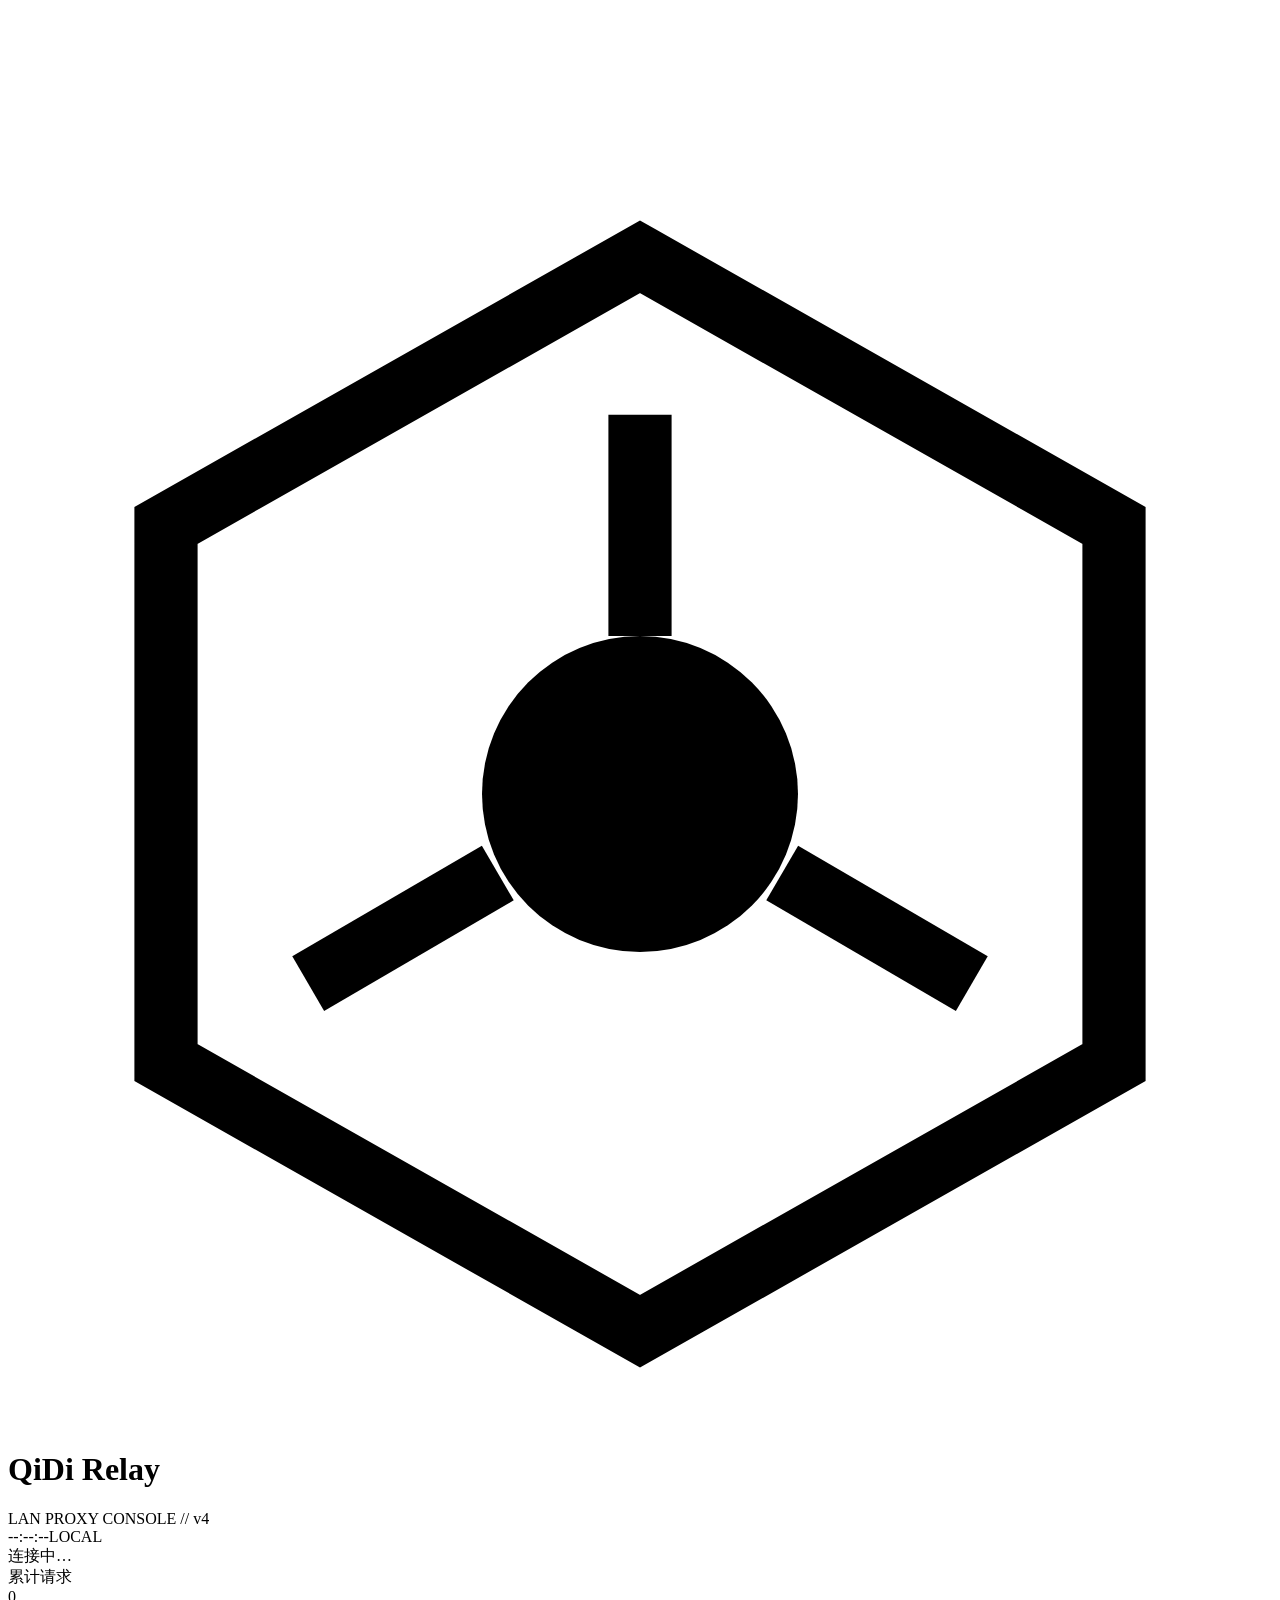
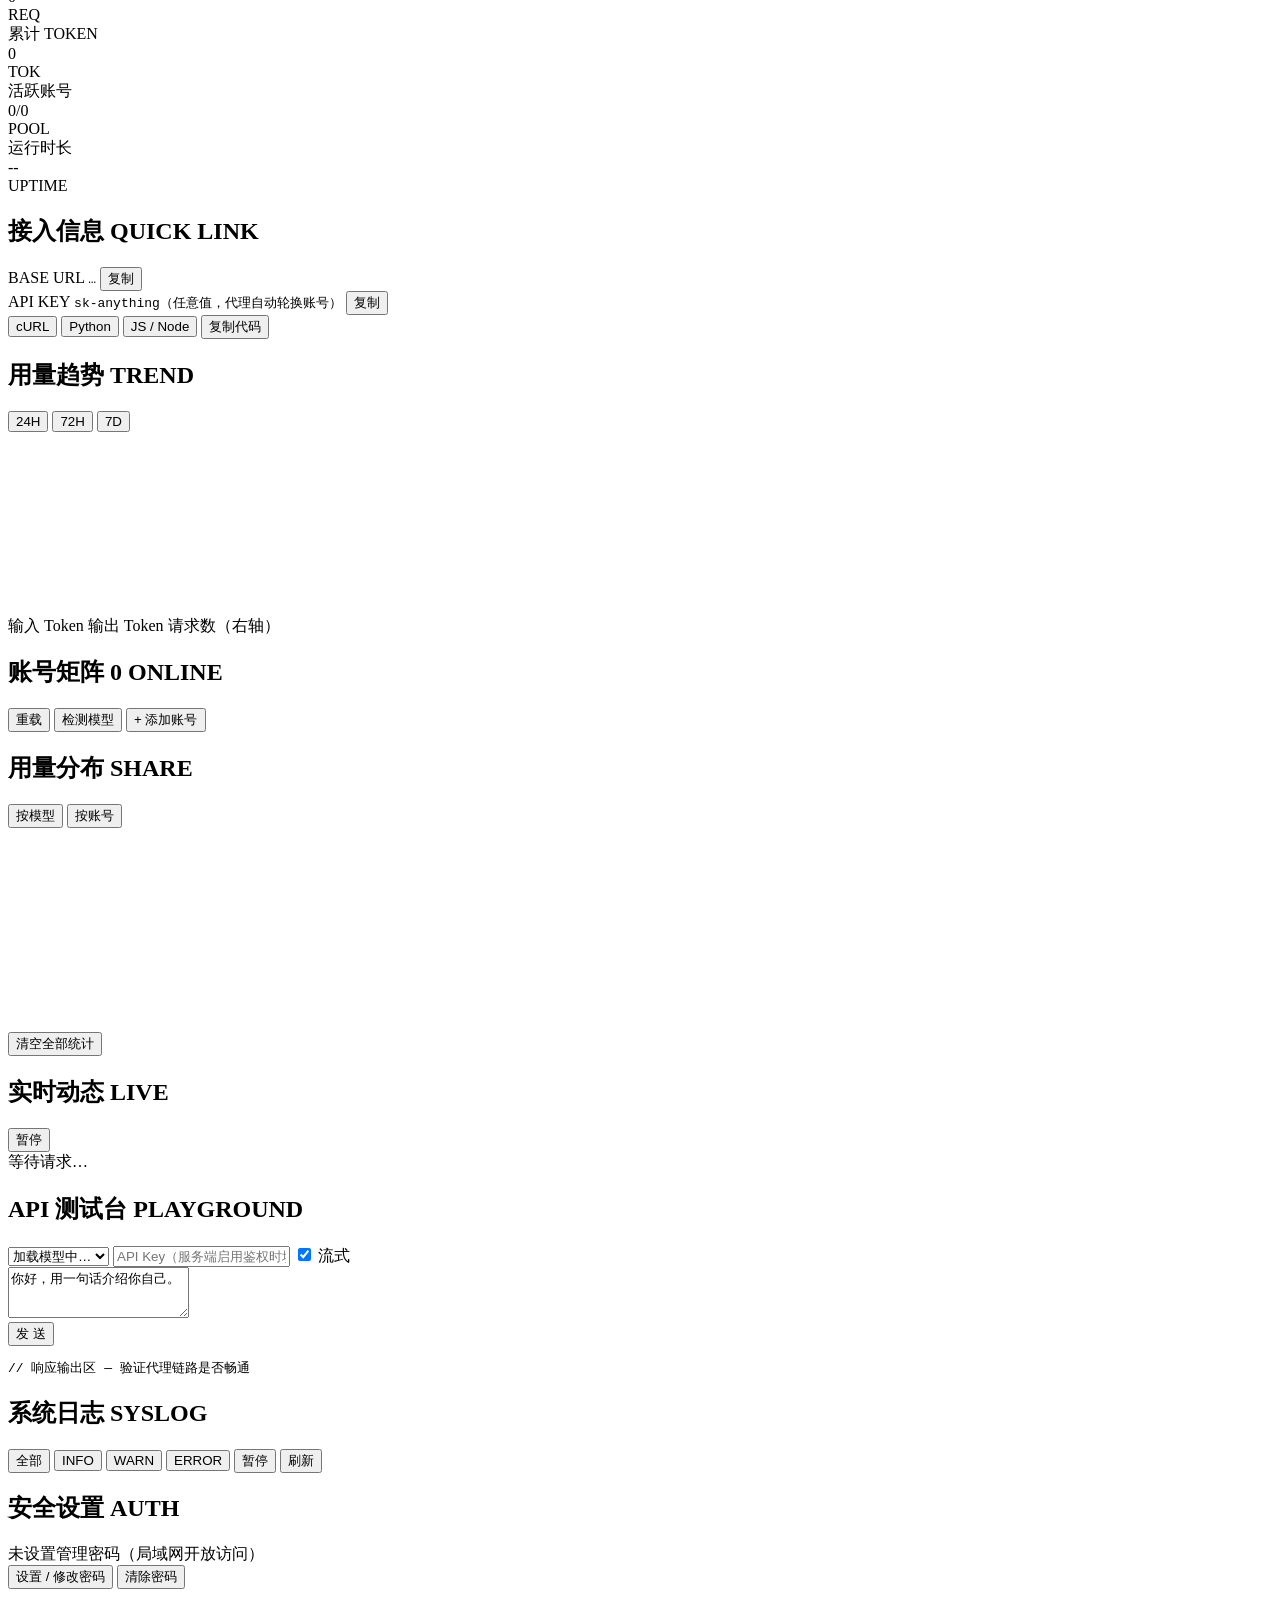
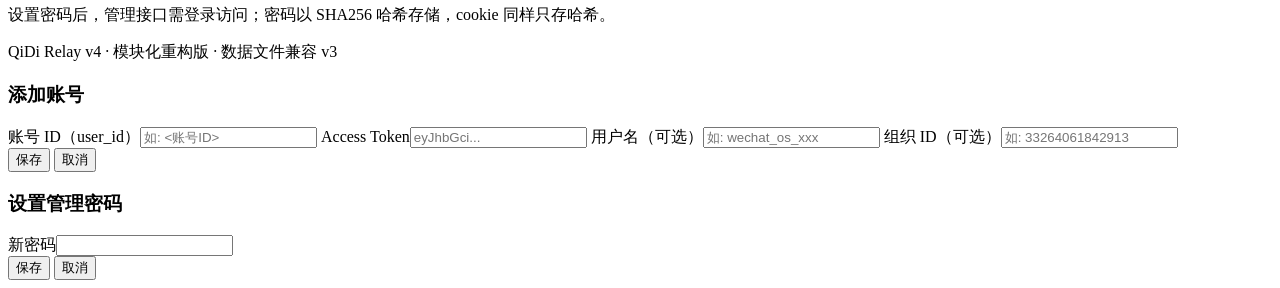
==== web/index.html @ 0bada645 "baseline: QiDi Relay v4 snapshot 2026-10-03 (pre stage-0)" ====
﻿<!DOCTYPE html>
<html lang="zh">
<head>
<meta charset="UTF-8">
<meta name="viewport" content="width=device-width, initial-scale=1.0">
<title>QiDi Relay · 局域网中转控制台</title>
<link rel="stylesheet" href="/static/app.css?v=45">
</head>
<body>
<canvas id="bg-canvas"></canvas>
<div class="scanlines"></div>

<!-- ═══ 顶栏 ═══ -->
<header class="topbar">
  <div class="brand">
    <svg class="logo" viewBox="0 0 40 40" aria-hidden="true">
      <polygon points="20,3 35,11.5 35,28.5 20,37 5,28.5 5,11.5" fill="none" stroke="currentColor" stroke-width="2"/>
      <circle cx="20" cy="20" r="5" fill="currentColor"/>
      <line x1="20" y1="8" x2="20" y2="15" stroke="currentColor" stroke-width="2"/>
      <line x1="30.5" y1="26" x2="24.5" y2="22.5" stroke="currentColor" stroke-width="2"/>
      <line x1="9.5" y1="26" x2="15.5" y2="22.5" stroke="currentColor" stroke-width="2"/>
    </svg>
    <div class="brand-text">
      <h1>QiDi&nbsp;Relay</h1>
      <span class="sub">LAN PROXY CONSOLE // v<span id="ver">4</span></span>
    </div>
  </div>
  <div class="topbar-right">
    <div class="clock"><span id="clock">--:--:--</span><span class="clock-label">LOCAL</span></div>
    <div class="status-pill" id="status-pill">
      <span class="led" id="status-led"></span><span id="status-text">连接中…</span>
    </div>
    <button class="btn ghost" id="logoutBtn" style="display:none" onclick="logout()">退出</button>
  </div>
</header>

<!-- ═══ KPI 指标带 ═══ -->
<section class="kpi-strip">
  <div class="kpi"><div class="kpi-label">累计请求</div><div class="kpi-val" id="kpi-requests">0</div><div class="kpi-spark" id="kpi-req-sub">REQ</div></div>
  <div class="kpi"><div class="kpi-label">累计 TOKEN</div><div class="kpi-val cyan" id="kpi-tokens">0</div><div class="kpi-spark" id="kpi-tok-sub">TOK</div></div>
  <div class="kpi"><div class="kpi-label">活跃账号</div><div class="kpi-val green" id="kpi-accounts">0/0</div><div class="kpi-spark" id="kpi-acc-sub">POOL</div></div>
  <div class="kpi"><div class="kpi-label">运行时长</div><div class="kpi-val magenta" id="kpi-uptime">--</div><div class="kpi-spark">UPTIME</div></div>
</section>

<!-- ═══ 主网格 ═══ -->
<main class="grid">

  <!-- 接入信息 -->
  <section class="panel" id="panel-connect">
    <div class="panel-head">
      <h2>接入信息 <span class="tag">QUICK LINK</span></h2>
    </div>
    <div class="panel-body">
      <div class="endpoint-row">
        <span class="ep-label">BASE&nbsp;URL</span>
        <code class="ep-val" id="endpoint-url">…</code>
        <button class="btn tiny" onclick="copyText(document.getElementById('endpoint-url').textContent, this)">复制</button>
      </div>
      <div class="endpoint-row">
        <span class="ep-label">API&nbsp;KEY</span>
        <code class="ep-val">sk-anything（任意值，代理自动轮换账号）</code>
        <button class="btn tiny" onclick="copyText('sk-anything', this)">复制</button>
      </div>
      <div class="snippet-tabs">
        <button class="stab active" data-snippet="curl">cURL</button>
        <button class="stab" data-snippet="python">Python</button>
        <button class="stab" data-snippet="js">JS / Node</button>
        <button class="btn tiny copy-snippet" onclick="copySnippet(this)">复制代码</button>
      </div>
      <pre class="snippet" id="snippet-box"></pre>
    </div>
  </section>

  <!-- 用量趋势 -->
  <section class="panel wide" id="panel-trend">
    <div class="panel-head">
      <h2>用量趋势 <span class="tag">TREND</span></h2>
      <div class="head-actions">
        <button class="stab active" data-hours="24">24H</button>
        <button class="stab" data-hours="72">72H</button>
        <button class="stab" data-hours="168">7D</button>
      </div>
    </div>
    <div class="panel-body">
      <canvas id="trend-canvas" height="180"></canvas>
      <div class="legend">
        <span><i class="dot cyan"></i>输入 Token</span>
        <span><i class="dot magenta"></i>输出 Token</span>
        <span><i class="dot green"></i>请求数（右轴）</span>
      </div>
    </div>
  </section>

  <!-- 账号矩阵 -->
  <section class="panel wide" id="panel-accounts">
    <div class="panel-head">
      <h2>账号矩阵 <span class="tag" id="account-count-tag">0 ONLINE</span></h2>
      <div class="head-actions">
        <button class="btn tiny" onclick="refreshAccounts()" title="重新加载 accounts.json 并清空 Key 缓存">重载</button>
        <button class="btn tiny" onclick="checkModels()" title="检查各账号 GLM-5.3 可用性">检测模型</button>
        <button class="btn tiny primary" onclick="openModal('addModal')">+ 添加账号</button>
      </div>
    </div>
    <div class="panel-body">
      <div class="account-grid" id="account-grid"></div>
    </div>
  </section>

  <!-- 用量分布 -->
  <section class="panel" id="panel-dist">
    <div class="panel-head">
      <h2>用量分布 <span class="tag">SHARE</span></h2>
      <div class="head-actions">
        <button class="stab active" data-dist="model">按模型</button>
        <button class="stab" data-dist="account">按账号</button>
      </div>
    </div>
    <div class="panel-body">
      <canvas id="dist-canvas" height="200"></canvas>
      <div class="dist-list" id="dist-list"></div>
      <div class="danger-zone">
        <button class="btn tiny danger" onclick="resetTokenStats()">清空全部统计</button>
      </div>
    </div>
  </section>

  <!-- 实时动态 -->
  <section class="panel" id="panel-activity">
    <div class="panel-head">
      <h2>实时动态 <span class="tag blink">LIVE</span></h2>
      <div class="head-actions">
        <button class="btn tiny" id="activity-pause" onclick="toggleActivityPause(this)">暂停</button>
      </div>
    </div>
    <div class="panel-body">
      <div class="feed" id="activity-feed"><div class="feed-empty">等待请求…</div></div>
    </div>
  </section>

  <!-- API 测试台 -->
  <section class="panel" id="panel-playground">
    <div class="panel-head">
      <h2>API 测试台 <span class="tag">PLAYGROUND</span></h2>
    </div>
    <div class="panel-body">
      <div class="pg-row">
        <select id="pg-model" class="input"><option value="">加载模型中…</option></select>
        <input id="pg-apikey" class="input" type="password" placeholder="API Key（服务端启用鉴权时填写）" style="max-width:260px">
        <label class="pg-stream"><input type="checkbox" id="pg-stream" checked> 流式</label>
      </div>
      <textarea id="pg-input" class="input" rows="3" placeholder="输入测试消息，回车发送（Shift+Enter 换行）">你好，用一句话介绍你自己。</textarea>
      <div class="pg-row">
        <button class="btn primary" id="pg-send" onclick="pgSend()">发 送</button>
        <span class="pg-meta" id="pg-meta"></span>
      </div>
      <pre class="pg-output" id="pg-output">// 响应输出区 — 验证代理链路是否畅通</pre>
    </div>
  </section>

  <!-- 日志终端 -->
  <section class="panel wide" id="panel-logs">
    <div class="panel-head">
      <h2>系统日志 <span class="tag">SYSLOG</span></h2>
      <div class="head-actions">
        <button class="stab active" data-logfilter="all">全部</button>
        <button class="stab" data-logfilter="INFO">INFO</button>
        <button class="stab" data-logfilter="WARNING">WARN</button>
        <button class="stab" data-logfilter="ERROR">ERROR</button>
        <button class="btn tiny" id="log-pause" onclick="toggleLogPause(this)">暂停</button>
        <button class="btn tiny" onclick="loadLogs(true)">刷新</button>
      </div>
    </div>
    <div class="panel-body">
      <div class="terminal" id="log-terminal"></div>
    </div>
  </section>

  <!-- 设置 -->
  <section class="panel" id="panel-settings">
    <div class="panel-head">
      <h2>安全设置 <span class="tag">AUTH</span></h2>
    </div>
    <div class="panel-body">
      <div class="settings-row">
        <span id="auth-state">未设置管理密码（局域网开放访问）</span>
      </div>
      <div class="settings-row btns">
        <button class="btn tiny primary" onclick="openModal('configModal')">设置 / 修改密码</button>
        <button class="btn tiny danger" onclick="clearPassword()">清除密码</button>
      </div>
      <p class="hint">设置密码后，管理接口需登录访问；密码以 SHA256 哈希存储，cookie 同样只存哈希。</p>
    </div>
  </section>

</main>

<footer class="foot">QiDi Relay v4 · 模块化重构版 · 数据文件兼容 v3</footer>

<!-- ═══ 登录闸门 ═══ -->
<div class="gate" id="login-gate" style="display:none">
  <div class="gate-box">
    <div class="gate-title">ACCESS&nbsp;CONTROL</div>
    <div class="gate-sub">请输入管理密码以解锁控制台</div>
    <input type="password" id="login-pwd" class="input" placeholder="PASSWORD" autocomplete="current-password">
    <button class="btn primary full" onclick="doLogin()">解 锁</button>
    <div class="gate-err" id="login-err"></div>
  </div>
</div>

<!-- ═══ 添加账号弹窗 ═══ -->
<div class="modal" id="addModal">
  <div class="modal-box">
    <h3>添加账号</h3>
    <label>账号 ID（user_id）</label><input class="input" id="addUserId" placeholder="如: <账号ID>">
    <label>Access Token</label><input class="input" id="addToken" placeholder="eyJhbGci...">
    <label>用户名（可选）</label><input class="input" id="addUsername" placeholder="如: wechat_os_xxx">
    <label>组织 ID（可选）</label><input class="input" id="addOrgId" placeholder="如: 33264061842913">
    <div class="modal-btns">
      <button class="btn primary" onclick="addAccount()">保存</button>
      <button class="btn ghost" onclick="closeModal('addModal')">取消</button>
    </div>
  </div>
</div>

<!-- ═══ 密码弹窗 ═══ -->
<div class="modal" id="configModal">
  <div class="modal-box">
    <h3>设置管理密码</h3>
    <label>新密码</label><input class="input" id="newPwd" type="password" autocomplete="new-password">
    <div class="modal-btns">
      <button class="btn primary" onclick="saveConfig()">保存</button>
      <button class="btn ghost" onclick="closeModal('configModal')">取消</button>
    </div>
  </div>
</div>

<div class="toast-zone" id="toast-zone"></div>

<script src="/static/app.js?v=45"></script>
</body>
</html>
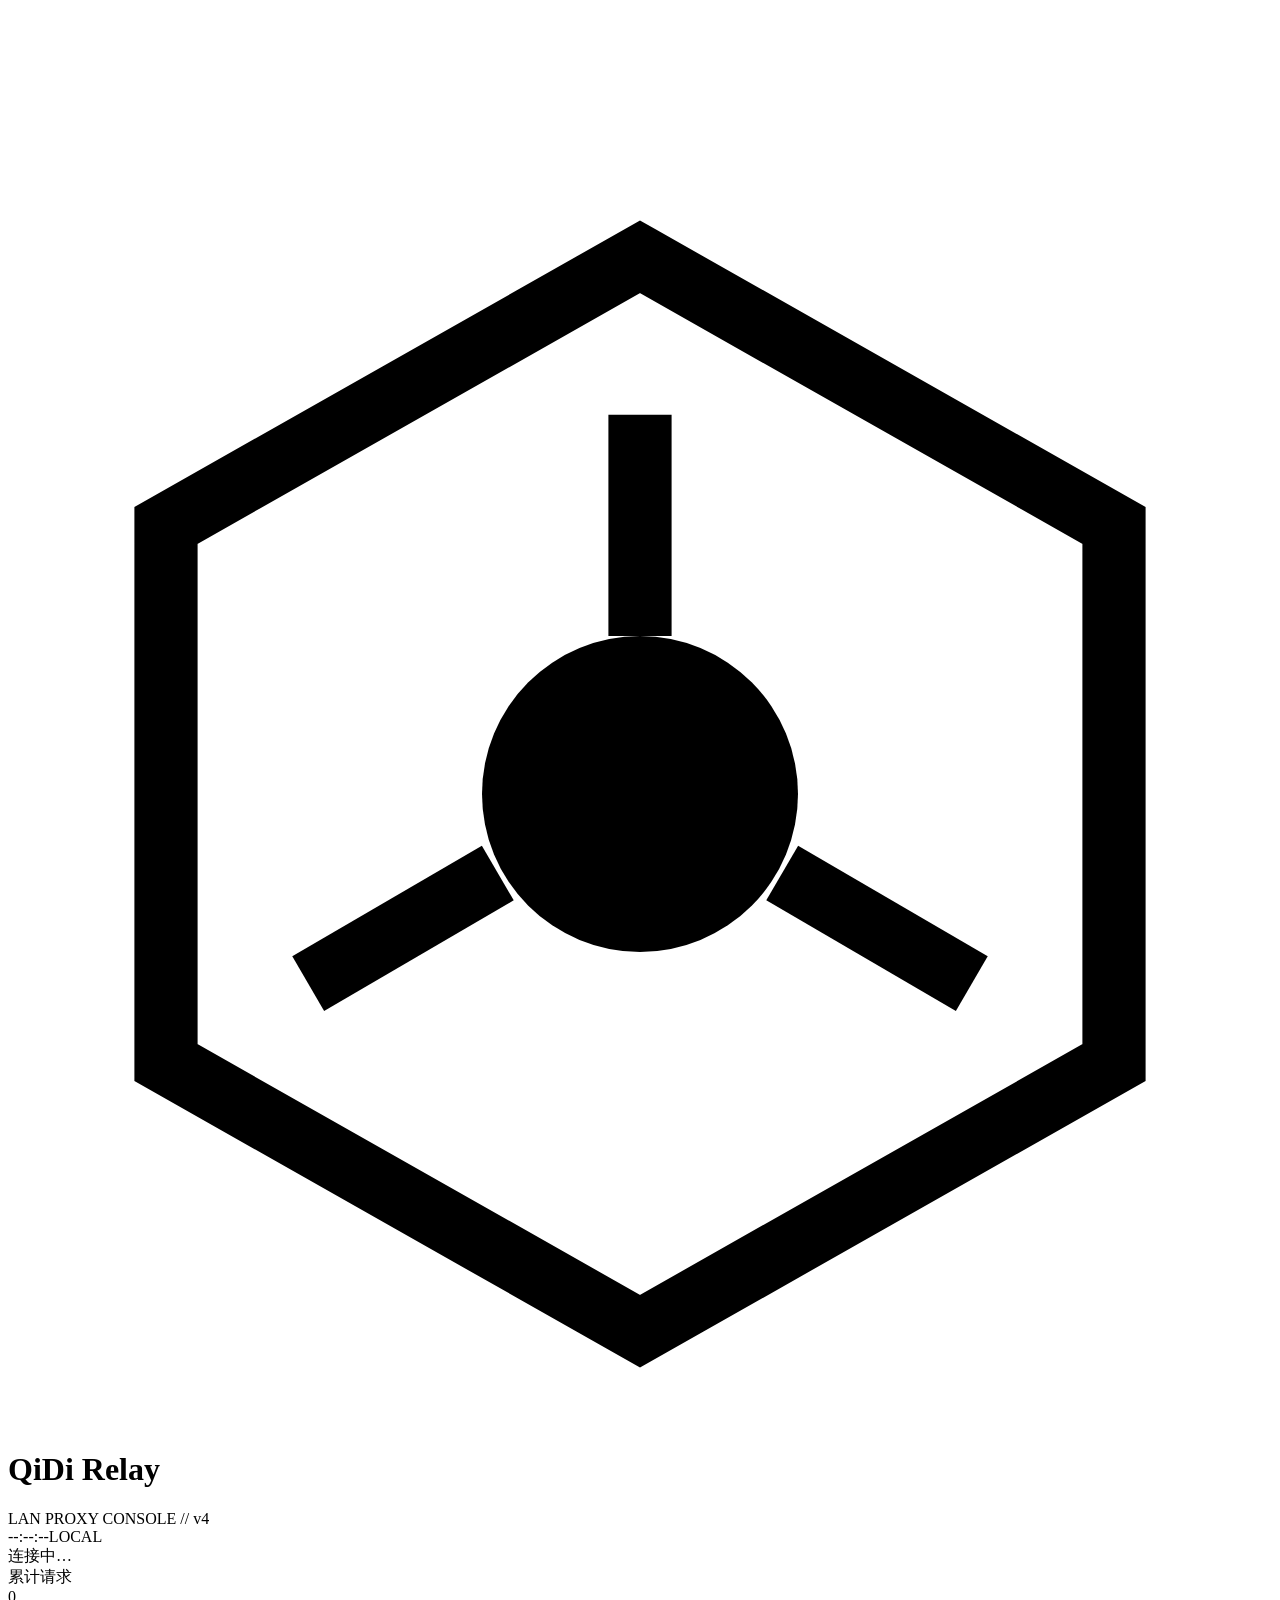
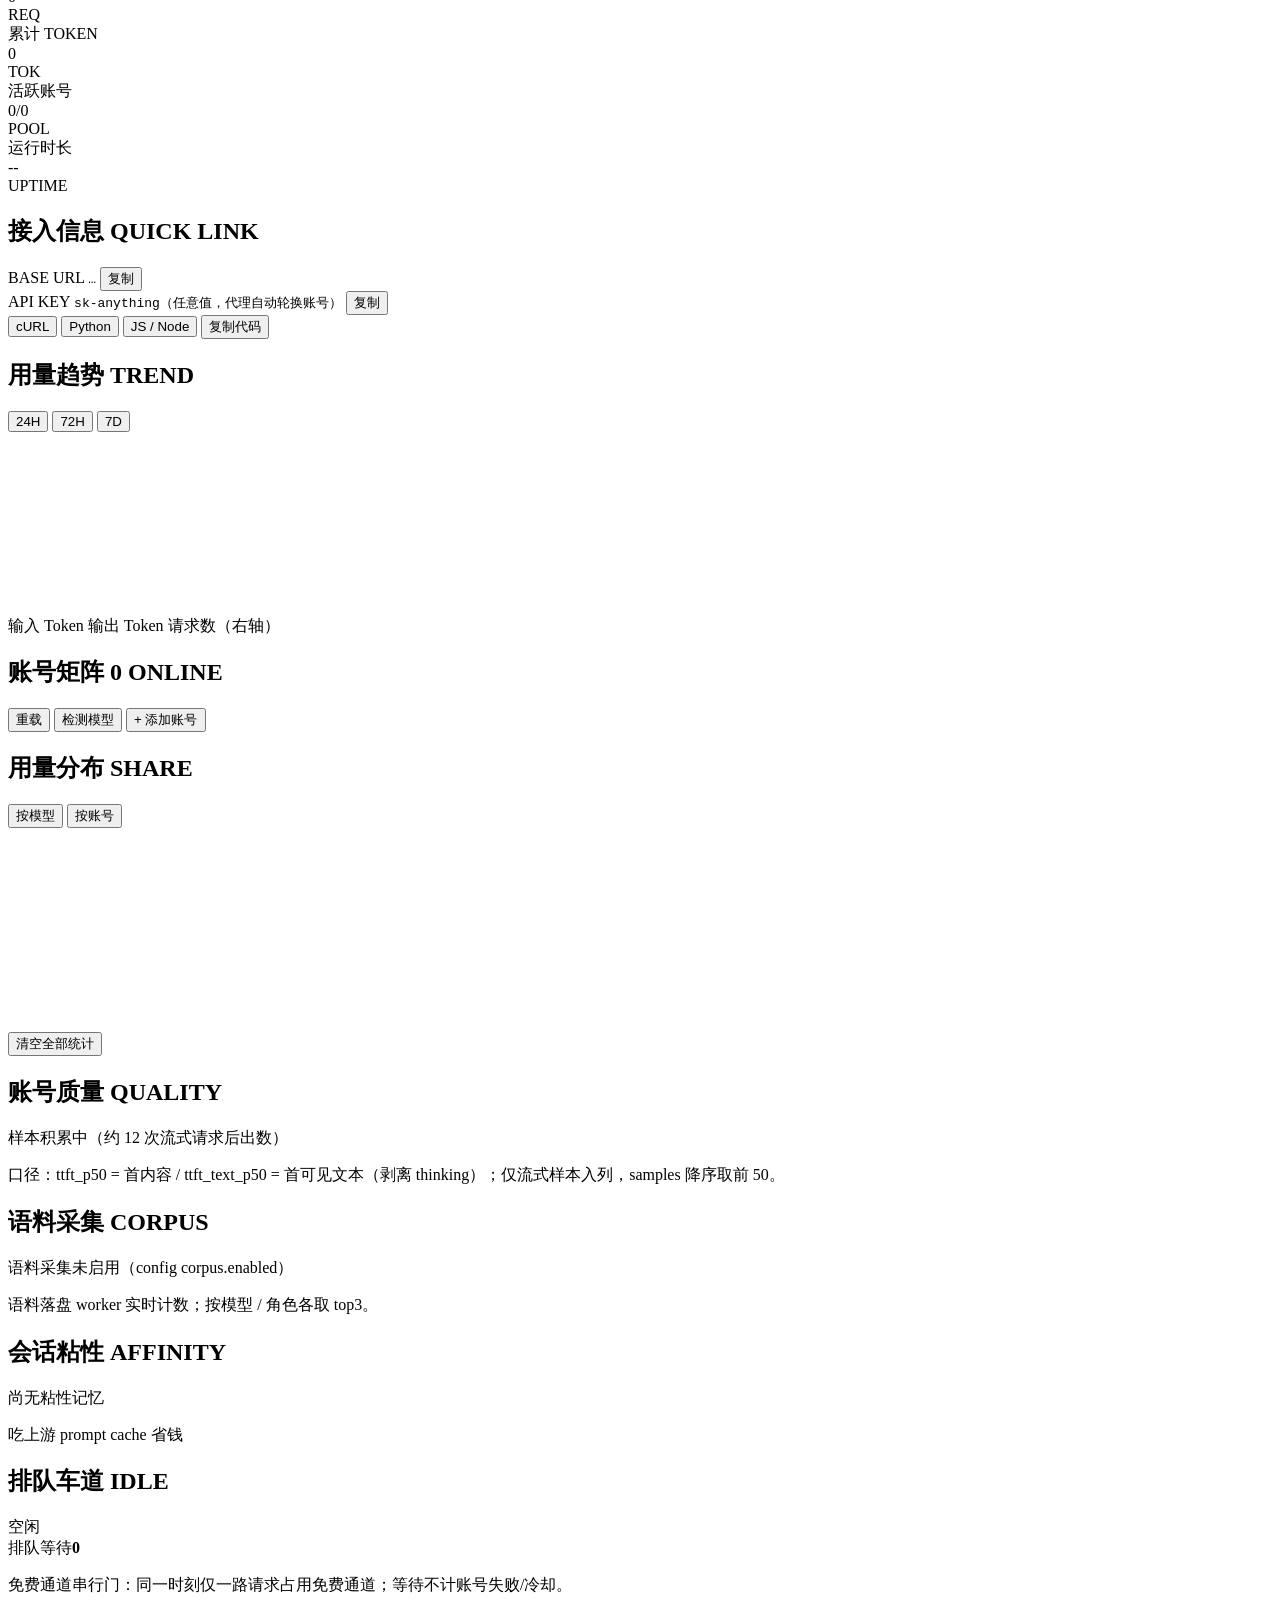
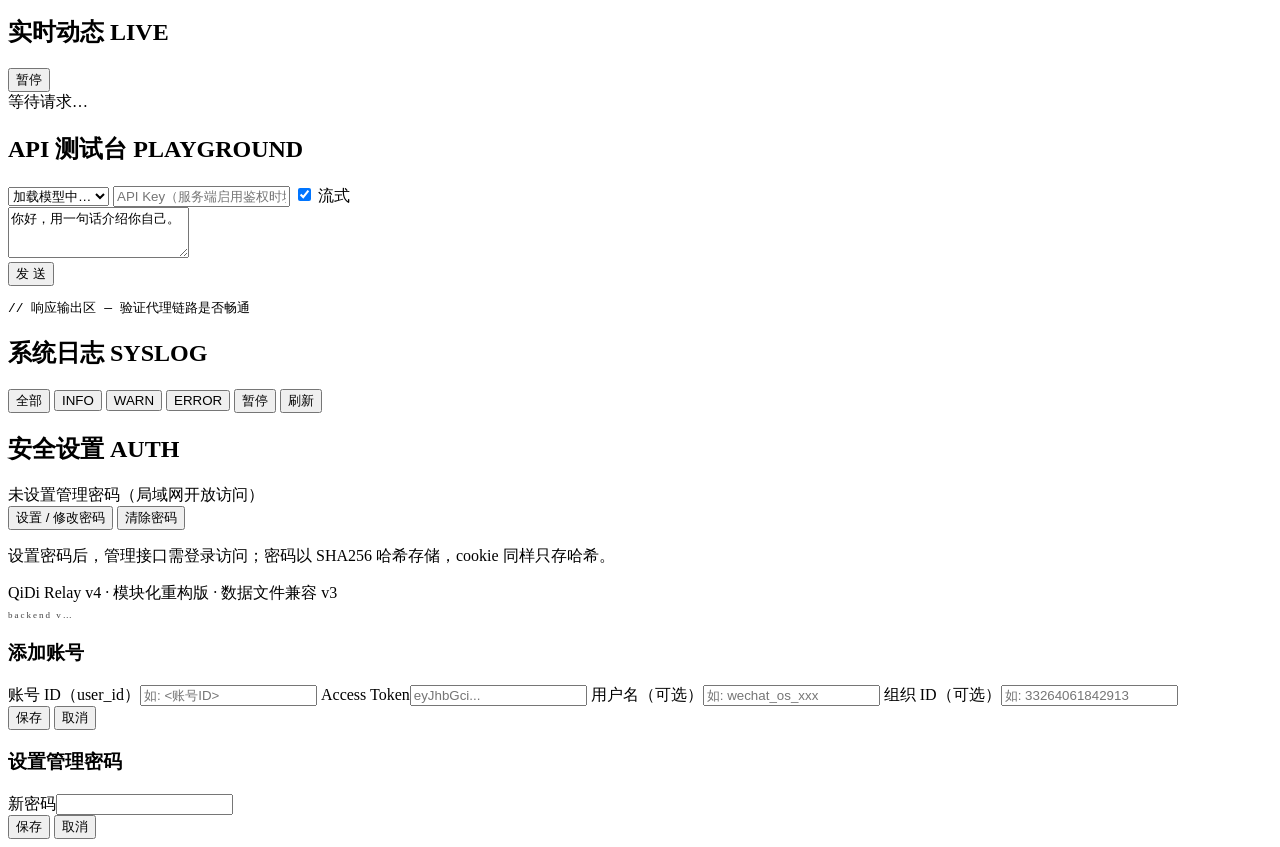
==== commit bda17f2b: "UI: 5 张运维面板（车道/粘性/限额/质量/语料）+ 前端优化（feed 着色/行悬浮/backend 版本/v46） [coder: Ling-3.1-flash x2, commander: " ====
--- a/web/index.html
+++ b/web/index.html
@@ -4,7 +4,7 @@
 <meta charset="UTF-8">
 <meta name="viewport" content="width=device-width, initial-scale=1.0">
 <title>QiDi Relay · 局域网中转控制台</title>
-<link rel="stylesheet" href="/static/app.css?v=45">
+<link rel="stylesheet" href="/static/app.css?v=46">
 </head>
 <body>
 <canvas id="bg-canvas"></canvas>
@@ -124,6 +124,82 @@
     </div>
   </section>
 
+  <!-- 账号质量 -->
+  <section class="panel" id="panel-quality">
+    <div class="panel-head">
+      <h2>账号质量 <span class="tag" id="quality-count-tag">QUALITY</span></h2>
+    </div>
+    <div class="panel-body">
+      <div class="qwrap" id="quality-wrap" style="display:none">
+        <table class="qtable">
+          <thead>
+            <tr>
+              <th>账号</th>
+              <th>模型</th>
+              <th title="首内容 delta 到达（ms）">ttft_p50</th>
+              <th title="首可见文本 delta 到达（ms）">ttft_text_p50</th>
+              <th>t/s</th>
+              <th>样本数</th>
+              <th>注水命中</th>
+            </tr>
+          </thead>
+          <tbody id="quality-rows"></tbody>
+        </table>
+      </div>
+      <div class="acc-empty" id="quality-empty">样本积累中（约 12 次流式请求后出数）</div>
+      <p class="hint">口径：ttft_p50 = 首内容 / ttft_text_p50 = 首可见文本（剥离 thinking）；仅流式样本入列，samples 降序取前 50。</p>
+    </div>
+  </section>
+
+  <!-- 语料采集 -->
+  <section class="panel" id="panel-corpus">
+    <div class="panel-head">
+      <h2>语料采集 <span class="tag" id="corpus-count-tag">CORPUS</span></h2>
+    </div>
+    <div class="panel-body">
+      <div class="acc-empty" id="corpus-off">语料采集未启用（config corpus.enabled）</div>
+      <div id="corpus-on" style="display:none">
+        <div class="acc-meta"><span>今日 <b id="corpus-today-count">0</b> 条 · <b id="corpus-today-tokens">0</b> tok</span><span>本月 <b id="corpus-month-count">0</b> 条 · <b id="corpus-month-tokens">0</b> tok</span></div>
+        <div class="acc-meta"><span>模型 top3 <b id="corpus-models">—</b></span></div>
+        <div class="acc-meta"><span>角色 top3 <b id="corpus-roles">—</b></span></div>
+        <div class="acc-meta"><span>注水嫌疑 <b id="corpus-water">0</b></span><span>脱敏命中 <b id="corpus-redact">0</b></span></div>
+        <div class="acc-meta"><span>丢弃 <b id="corpus-discard">0</b></span><span>队列积压 <b id="corpus-backlog">0</b></span></div>
+      </div>
+      <p class="hint">语料落盘 worker 实时计数；按模型 / 角色各取 top3。</p>
+    </div>
+  </section>
+
+  <!-- 会话粘性 -->
+  <section class="panel" id="panel-affinity">
+    <div class="panel-head">
+      <h2>会话粘性 <span class="tag" id="affinity-count-tag">AFFINITY</span></h2>
+    </div>
+    <div class="panel-body">
+      <div id="affinity-live" style="display:none">
+        <div class="kpi-val cyan" id="affinity-count">0</div>
+        <div class="hint">粘住会话（跨 turn 复用同一账号）</div>
+        <div class="dist-list" id="affinity-why"></div>
+      </div>
+      <div class="acc-empty" id="affinity-empty">尚无粘性记忆</div>
+      <p class="hint">吃上游 prompt cache 省钱</p>
+    </div>
+  </section>
+
+  <!-- 排队车道 -->
+  <section class="panel" id="panel-gate">
+    <div class="panel-head">
+      <h2>排队车道 <span class="tag" id="gate-count-tag">IDLE</span></h2>
+    </div>
+    <div class="panel-body">
+      <div class="acc-top">
+        <span class="led on" id="gate-led"></span>
+        <span class="acc-name" id="gate-state-text">空闲</span>
+      </div>
+      <div class="acc-meta"><span>排队等待</span><b id="gate-waiting">0</b></div>
+      <p class="hint">免费通道串行门：同一时刻仅一路请求占用免费通道；等待不计账号失败/冷却。</p>
+    </div>
+  </section>
+
   <!-- 实时动态 -->
   <section class="panel" id="panel-activity">
     <div class="panel-head">
@@ -194,7 +270,7 @@
 
 </main>
 
-<footer class="foot">QiDi Relay v4 · 模块化重构版 · 数据文件兼容 v3</footer>
+<footer class="foot">QiDi Relay v4 · 模块化重构版 · 数据文件兼容 v3<br><span style="font-size:9px;letter-spacing:2px;opacity:.75">backend v<span id="bver">…</span></span></footer>
 
 <!-- ═══ 登录闸门 ═══ -->
 <div class="gate" id="login-gate" style="display:none">
@@ -236,6 +312,6 @@
 
 <div class="toast-zone" id="toast-zone"></div>
 
-<script src="/static/app.js?v=45"></script>
+<script src="/static/app.js?v=46"></script>
 </body>
 </html>
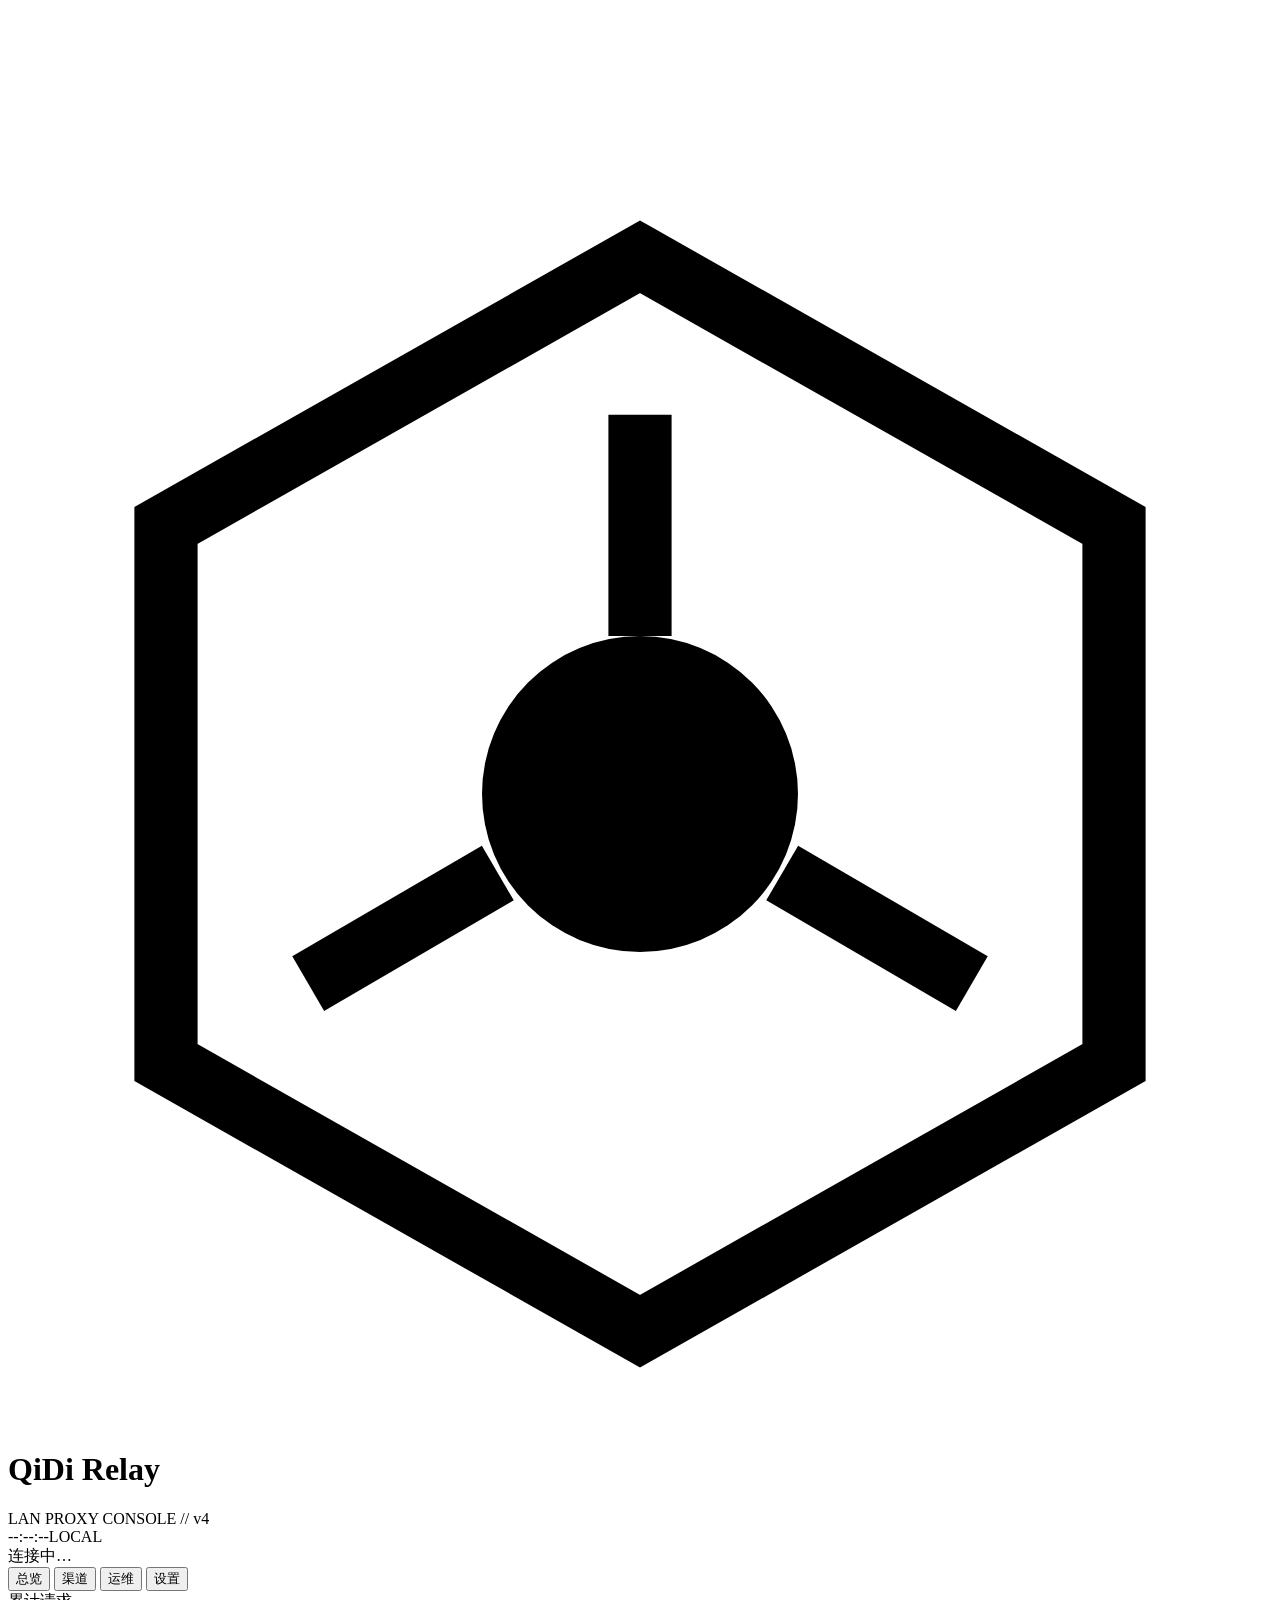
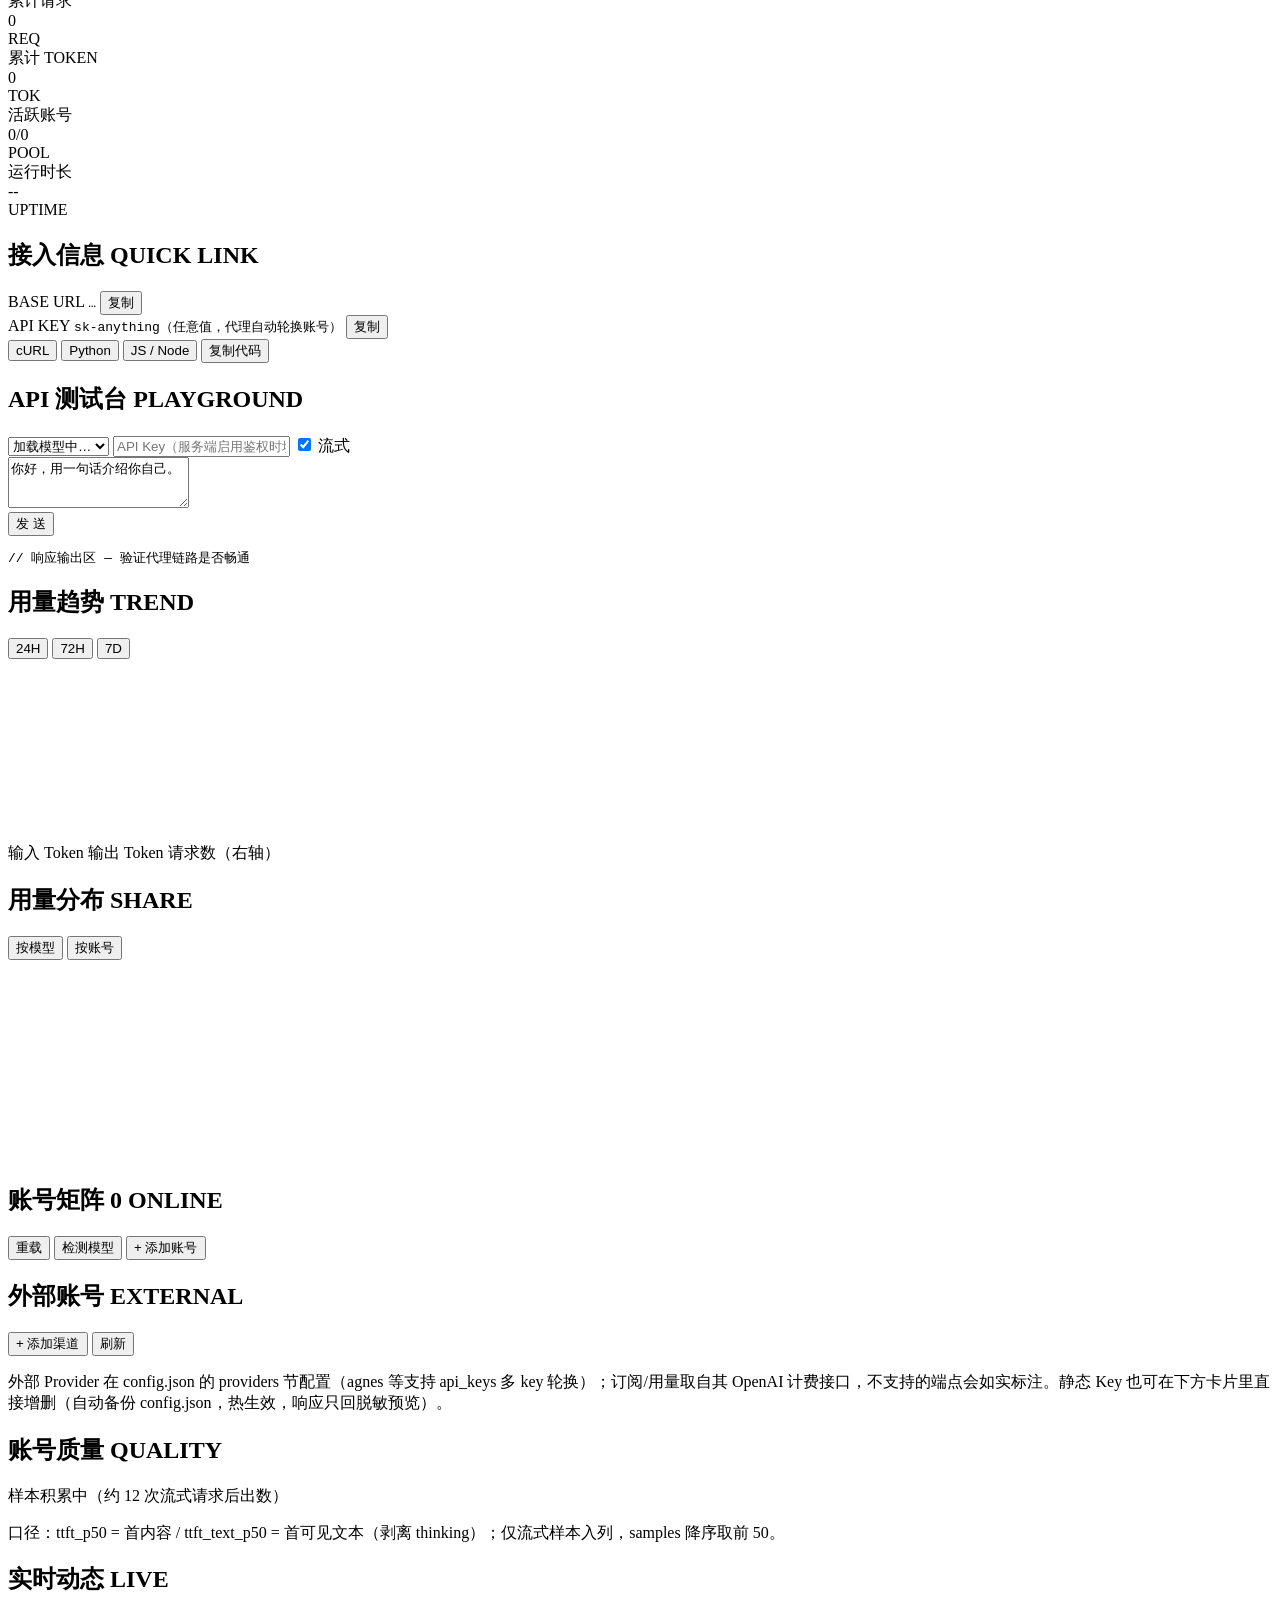
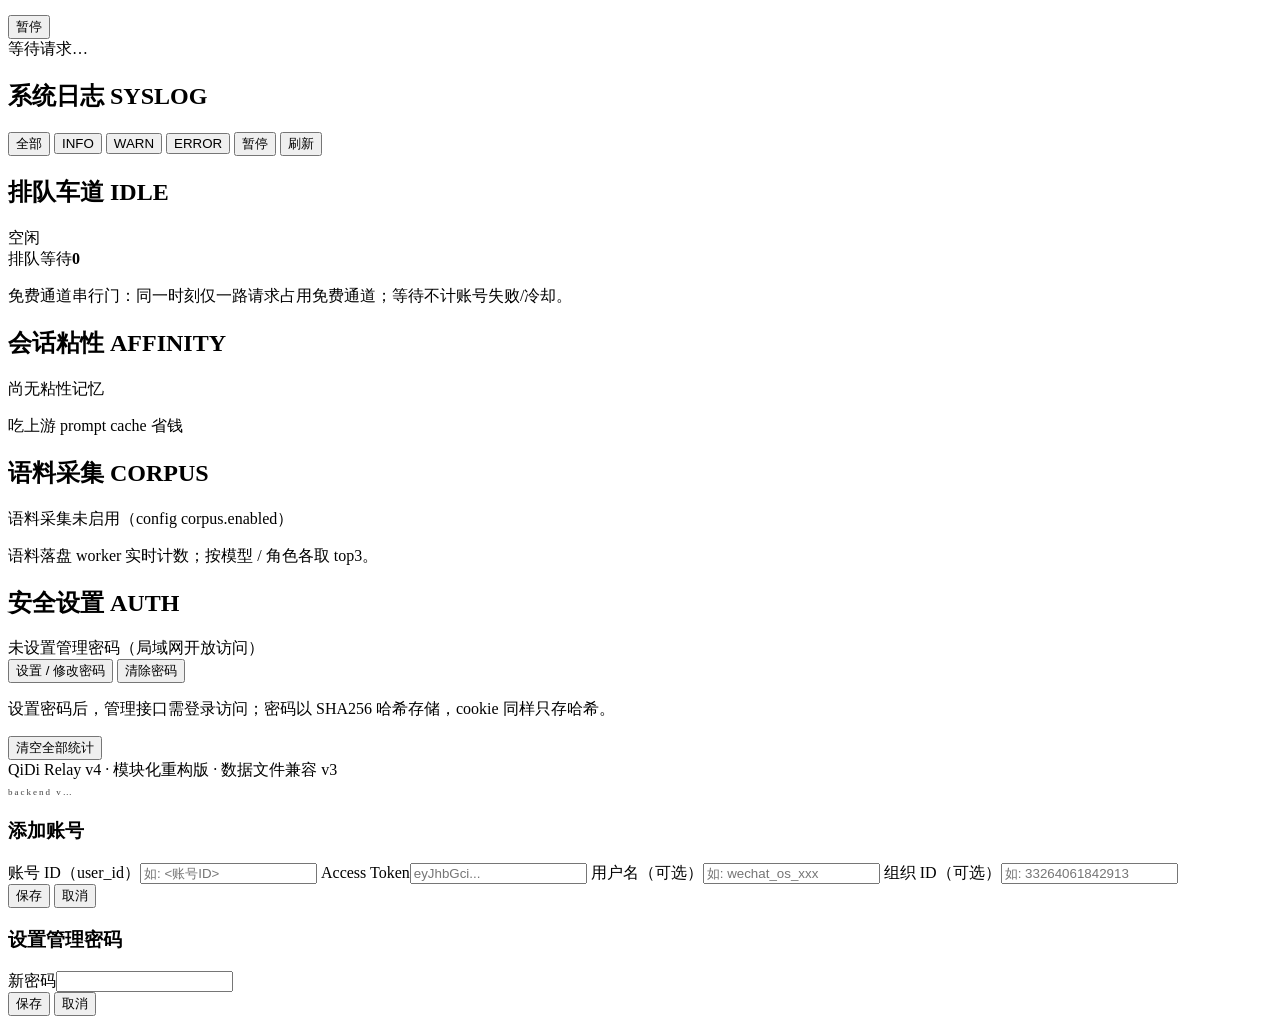
==== commit 43d685bd: "吸收-前端①: 管理面板四视图重组（总览/渠道/运维/设置，spec frontend-regroup-plan v1） - index.html(~185 行): view-tabs 主导航（sti" ====
--- a/web/index.html
+++ b/web/index.html
@@ -1,317 +1,360 @@
-﻿<!DOCTYPE html>
-<html lang="zh">
-<head>
-<meta charset="UTF-8">
-<meta name="viewport" content="width=device-width, initial-scale=1.0">
-<title>QiDi Relay · 局域网中转控制台</title>
-<link rel="stylesheet" href="/static/app.css?v=46">
-</head>
-<body>
-<canvas id="bg-canvas"></canvas>
-<div class="scanlines"></div>
-
-<!-- ═══ 顶栏 ═══ -->
-<header class="topbar">
-  <div class="brand">
-    <svg class="logo" viewBox="0 0 40 40" aria-hidden="true">
-      <polygon points="20,3 35,11.5 35,28.5 20,37 5,28.5 5,11.5" fill="none" stroke="currentColor" stroke-width="2"/>
-      <circle cx="20" cy="20" r="5" fill="currentColor"/>
-      <line x1="20" y1="8" x2="20" y2="15" stroke="currentColor" stroke-width="2"/>
-      <line x1="30.5" y1="26" x2="24.5" y2="22.5" stroke="currentColor" stroke-width="2"/>
-      <line x1="9.5" y1="26" x2="15.5" y2="22.5" stroke="currentColor" stroke-width="2"/>
-    </svg>
-    <div class="brand-text">
-      <h1>QiDi&nbsp;Relay</h1>
-      <span class="sub">LAN PROXY CONSOLE // v<span id="ver">4</span></span>
-    </div>
-  </div>
-  <div class="topbar-right">
-    <div class="clock"><span id="clock">--:--:--</span><span class="clock-label">LOCAL</span></div>
-    <div class="status-pill" id="status-pill">
-      <span class="led" id="status-led"></span><span id="status-text">连接中…</span>
-    </div>
-    <button class="btn ghost" id="logoutBtn" style="display:none" onclick="logout()">退出</button>
-  </div>
-</header>
-
-<!-- ═══ KPI 指标带 ═══ -->
-<section class="kpi-strip">
-  <div class="kpi"><div class="kpi-label">累计请求</div><div class="kpi-val" id="kpi-requests">0</div><div class="kpi-spark" id="kpi-req-sub">REQ</div></div>
-  <div class="kpi"><div class="kpi-label">累计 TOKEN</div><div class="kpi-val cyan" id="kpi-tokens">0</div><div class="kpi-spark" id="kpi-tok-sub">TOK</div></div>
-  <div class="kpi"><div class="kpi-label">活跃账号</div><div class="kpi-val green" id="kpi-accounts">0/0</div><div class="kpi-spark" id="kpi-acc-sub">POOL</div></div>
-  <div class="kpi"><div class="kpi-label">运行时长</div><div class="kpi-val magenta" id="kpi-uptime">--</div><div class="kpi-spark">UPTIME</div></div>
-</section>
-
-<!-- ═══ 主网格 ═══ -->
-<main class="grid">
-
-  <!-- 接入信息 -->
-  <section class="panel" id="panel-connect">
-    <div class="panel-head">
-      <h2>接入信息 <span class="tag">QUICK LINK</span></h2>
-    </div>
-    <div class="panel-body">
-      <div class="endpoint-row">
-        <span class="ep-label">BASE&nbsp;URL</span>
-        <code class="ep-val" id="endpoint-url">…</code>
-        <button class="btn tiny" onclick="copyText(document.getElementById('endpoint-url').textContent, this)">复制</button>
-      </div>
-      <div class="endpoint-row">
-        <span class="ep-label">API&nbsp;KEY</span>
-        <code class="ep-val">sk-anything（任意值，代理自动轮换账号）</code>
-        <button class="btn tiny" onclick="copyText('sk-anything', this)">复制</button>
-      </div>
-      <div class="snippet-tabs">
-        <button class="stab active" data-snippet="curl">cURL</button>
-        <button class="stab" data-snippet="python">Python</button>
-        <button class="stab" data-snippet="js">JS / Node</button>
-        <button class="btn tiny copy-snippet" onclick="copySnippet(this)">复制代码</button>
-      </div>
-      <pre class="snippet" id="snippet-box"></pre>
-    </div>
-  </section>
-
-  <!-- 用量趋势 -->
-  <section class="panel wide" id="panel-trend">
-    <div class="panel-head">
-      <h2>用量趋势 <span class="tag">TREND</span></h2>
-      <div class="head-actions">
-        <button class="stab active" data-hours="24">24H</button>
-        <button class="stab" data-hours="72">72H</button>
-        <button class="stab" data-hours="168">7D</button>
-      </div>
-    </div>
-    <div class="panel-body">
-      <canvas id="trend-canvas" height="180"></canvas>
-      <div class="legend">
-        <span><i class="dot cyan"></i>输入 Token</span>
-        <span><i class="dot magenta"></i>输出 Token</span>
-        <span><i class="dot green"></i>请求数（右轴）</span>
-      </div>
-    </div>
-  </section>
-
-  <!-- 账号矩阵 -->
-  <section class="panel wide" id="panel-accounts">
-    <div class="panel-head">
-      <h2>账号矩阵 <span class="tag" id="account-count-tag">0 ONLINE</span></h2>
-      <div class="head-actions">
-        <button class="btn tiny" onclick="refreshAccounts()" title="重新加载 accounts.json 并清空 Key 缓存">重载</button>
-        <button class="btn tiny" onclick="checkModels()" title="检查各账号 GLM-5.3 可用性">检测模型</button>
-        <button class="btn tiny primary" onclick="openModal('addModal')">+ 添加账号</button>
-      </div>
-    </div>
-    <div class="panel-body">
-      <div class="account-grid" id="account-grid"></div>
-    </div>
-  </section>
-
-  <!-- 用量分布 -->
-  <section class="panel" id="panel-dist">
-    <div class="panel-head">
-      <h2>用量分布 <span class="tag">SHARE</span></h2>
-      <div class="head-actions">
-        <button class="stab active" data-dist="model">按模型</button>
-        <button class="stab" data-dist="account">按账号</button>
-      </div>
-    </div>
-    <div class="panel-body">
-      <canvas id="dist-canvas" height="200"></canvas>
-      <div class="dist-list" id="dist-list"></div>
-      <div class="danger-zone">
-        <button class="btn tiny danger" onclick="resetTokenStats()">清空全部统计</button>
-      </div>
-    </div>
-  </section>
-
-  <!-- 账号质量 -->
-  <section class="panel" id="panel-quality">
-    <div class="panel-head">
-      <h2>账号质量 <span class="tag" id="quality-count-tag">QUALITY</span></h2>
-    </div>
-    <div class="panel-body">
-      <div class="qwrap" id="quality-wrap" style="display:none">
-        <table class="qtable">
-          <thead>
-            <tr>
-              <th>账号</th>
-              <th>模型</th>
-              <th title="首内容 delta 到达（ms）">ttft_p50</th>
-              <th title="首可见文本 delta 到达（ms）">ttft_text_p50</th>
-              <th>t/s</th>
-              <th>样本数</th>
-              <th>注水命中</th>
-            </tr>
-          </thead>
-          <tbody id="quality-rows"></tbody>
-        </table>
-      </div>
-      <div class="acc-empty" id="quality-empty">样本积累中（约 12 次流式请求后出数）</div>
-      <p class="hint">口径：ttft_p50 = 首内容 / ttft_text_p50 = 首可见文本（剥离 thinking）；仅流式样本入列，samples 降序取前 50。</p>
-    </div>
-  </section>
-
-  <!-- 语料采集 -->
-  <section class="panel" id="panel-corpus">
-    <div class="panel-head">
-      <h2>语料采集 <span class="tag" id="corpus-count-tag">CORPUS</span></h2>
-    </div>
-    <div class="panel-body">
-      <div class="acc-empty" id="corpus-off">语料采集未启用（config corpus.enabled）</div>
-      <div id="corpus-on" style="display:none">
-        <div class="acc-meta"><span>今日 <b id="corpus-today-count">0</b> 条 · <b id="corpus-today-tokens">0</b> tok</span><span>本月 <b id="corpus-month-count">0</b> 条 · <b id="corpus-month-tokens">0</b> tok</span></div>
-        <div class="acc-meta"><span>模型 top3 <b id="corpus-models">—</b></span></div>
-        <div class="acc-meta"><span>角色 top3 <b id="corpus-roles">—</b></span></div>
-        <div class="acc-meta"><span>注水嫌疑 <b id="corpus-water">0</b></span><span>脱敏命中 <b id="corpus-redact">0</b></span></div>
-        <div class="acc-meta"><span>丢弃 <b id="corpus-discard">0</b></span><span>队列积压 <b id="corpus-backlog">0</b></span></div>
-      </div>
-      <p class="hint">语料落盘 worker 实时计数；按模型 / 角色各取 top3。</p>
-    </div>
-  </section>
-
-  <!-- 会话粘性 -->
-  <section class="panel" id="panel-affinity">
-    <div class="panel-head">
-      <h2>会话粘性 <span class="tag" id="affinity-count-tag">AFFINITY</span></h2>
-    </div>
-    <div class="panel-body">
-      <div id="affinity-live" style="display:none">
-        <div class="kpi-val cyan" id="affinity-count">0</div>
-        <div class="hint">粘住会话（跨 turn 复用同一账号）</div>
-        <div class="dist-list" id="affinity-why"></div>
-      </div>
-      <div class="acc-empty" id="affinity-empty">尚无粘性记忆</div>
-      <p class="hint">吃上游 prompt cache 省钱</p>
-    </div>
-  </section>
-
-  <!-- 排队车道 -->
-  <section class="panel" id="panel-gate">
-    <div class="panel-head">
-      <h2>排队车道 <span class="tag" id="gate-count-tag">IDLE</span></h2>
-    </div>
-    <div class="panel-body">
-      <div class="acc-top">
-        <span class="led on" id="gate-led"></span>
-        <span class="acc-name" id="gate-state-text">空闲</span>
-      </div>
-      <div class="acc-meta"><span>排队等待</span><b id="gate-waiting">0</b></div>
-      <p class="hint">免费通道串行门：同一时刻仅一路请求占用免费通道；等待不计账号失败/冷却。</p>
-    </div>
-  </section>
-
-  <!-- 实时动态 -->
-  <section class="panel" id="panel-activity">
-    <div class="panel-head">
-      <h2>实时动态 <span class="tag blink">LIVE</span></h2>
-      <div class="head-actions">
-        <button class="btn tiny" id="activity-pause" onclick="toggleActivityPause(this)">暂停</button>
-      </div>
-    </div>
-    <div class="panel-body">
-      <div class="feed" id="activity-feed"><div class="feed-empty">等待请求…</div></div>
-    </div>
-  </section>
-
-  <!-- API 测试台 -->
-  <section class="panel" id="panel-playground">
-    <div class="panel-head">
-      <h2>API 测试台 <span class="tag">PLAYGROUND</span></h2>
-    </div>
-    <div class="panel-body">
-      <div class="pg-row">
-        <select id="pg-model" class="input"><option value="">加载模型中…</option></select>
-        <input id="pg-apikey" class="input" type="password" placeholder="API Key（服务端启用鉴权时填写）" style="max-width:260px">
-        <label class="pg-stream"><input type="checkbox" id="pg-stream" checked> 流式</label>
-      </div>
-      <textarea id="pg-input" class="input" rows="3" placeholder="输入测试消息，回车发送（Shift+Enter 换行）">你好，用一句话介绍你自己。</textarea>
-      <div class="pg-row">
-        <button class="btn primary" id="pg-send" onclick="pgSend()">发 送</button>
-        <span class="pg-meta" id="pg-meta"></span>
-      </div>
-      <pre class="pg-output" id="pg-output">// 响应输出区 — 验证代理链路是否畅通</pre>
-    </div>
-  </section>
-
-  <!-- 日志终端 -->
-  <section class="panel wide" id="panel-logs">
-    <div class="panel-head">
-      <h2>系统日志 <span class="tag">SYSLOG</span></h2>
-      <div class="head-actions">
-        <button class="stab active" data-logfilter="all">全部</button>
-        <button class="stab" data-logfilter="INFO">INFO</button>
-        <button class="stab" data-logfilter="WARNING">WARN</button>
-        <button class="stab" data-logfilter="ERROR">ERROR</button>
-        <button class="btn tiny" id="log-pause" onclick="toggleLogPause(this)">暂停</button>
-        <button class="btn tiny" onclick="loadLogs(true)">刷新</button>
-      </div>
-    </div>
-    <div class="panel-body">
-      <div class="terminal" id="log-terminal"></div>
-    </div>
-  </section>
-
-  <!-- 设置 -->
-  <section class="panel" id="panel-settings">
-    <div class="panel-head">
-      <h2>安全设置 <span class="tag">AUTH</span></h2>
-    </div>
-    <div class="panel-body">
-      <div class="settings-row">
-        <span id="auth-state">未设置管理密码（局域网开放访问）</span>
-      </div>
-      <div class="settings-row btns">
-        <button class="btn tiny primary" onclick="openModal('configModal')">设置 / 修改密码</button>
-        <button class="btn tiny danger" onclick="clearPassword()">清除密码</button>
-      </div>
-      <p class="hint">设置密码后，管理接口需登录访问；密码以 SHA256 哈希存储，cookie 同样只存哈希。</p>
-    </div>
-  </section>
-
-</main>
-
-<footer class="foot">QiDi Relay v4 · 模块化重构版 · 数据文件兼容 v3<br><span style="font-size:9px;letter-spacing:2px;opacity:.75">backend v<span id="bver">…</span></span></footer>
-
-<!-- ═══ 登录闸门 ═══ -->
-<div class="gate" id="login-gate" style="display:none">
-  <div class="gate-box">
-    <div class="gate-title">ACCESS&nbsp;CONTROL</div>
-    <div class="gate-sub">请输入管理密码以解锁控制台</div>
-    <input type="password" id="login-pwd" class="input" placeholder="PASSWORD" autocomplete="current-password">
-    <button class="btn primary full" onclick="doLogin()">解 锁</button>
-    <div class="gate-err" id="login-err"></div>
-  </div>
-</div>
-
-<!-- ═══ 添加账号弹窗 ═══ -->
-<div class="modal" id="addModal">
-  <div class="modal-box">
-    <h3>添加账号</h3>
-    <label>账号 ID（user_id）</label><input class="input" id="addUserId" placeholder="如: <账号ID>">
-    <label>Access Token</label><input class="input" id="addToken" placeholder="eyJhbGci...">
-    <label>用户名（可选）</label><input class="input" id="addUsername" placeholder="如: wechat_os_xxx">
-    <label>组织 ID（可选）</label><input class="input" id="addOrgId" placeholder="如: 33264061842913">
-    <div class="modal-btns">
-      <button class="btn primary" onclick="addAccount()">保存</button>
-      <button class="btn ghost" onclick="closeModal('addModal')">取消</button>
-    </div>
-  </div>
-</div>
-
-<!-- ═══ 密码弹窗 ═══ -->
-<div class="modal" id="configModal">
-  <div class="modal-box">
-    <h3>设置管理密码</h3>
-    <label>新密码</label><input class="input" id="newPwd" type="password" autocomplete="new-password">
-    <div class="modal-btns">
-      <button class="btn primary" onclick="saveConfig()">保存</button>
-      <button class="btn ghost" onclick="closeModal('configModal')">取消</button>
-    </div>
-  </div>
-</div>
-
-<div class="toast-zone" id="toast-zone"></div>
-
-<script src="/static/app.js?v=46"></script>
-</body>
-</html>
+﻿<!DOCTYPE html>
+<html lang="zh">
+<head>
+<meta charset="UTF-8">
+<meta name="viewport" content="width=device-width, initial-scale=1.0">
+<title>QiDi Relay · 局域网中转控制台</title>
+<link rel="stylesheet" href="/static/app.css?v=55">
+</head>
+<body>
+<canvas id="bg-canvas"></canvas>
+<div class="scanlines"></div>
+
+<!-- ═══ 顶栏 ═══ -->
+<header class="topbar">
+  <div class="brand">
+    <svg class="logo" viewBox="0 0 40 40" aria-hidden="true">
+      <polygon points="20,3 35,11.5 35,28.5 20,37 5,28.5 5,11.5" fill="none" stroke="currentColor" stroke-width="2"/>
+      <circle cx="20" cy="20" r="5" fill="currentColor"/>
+      <line x1="20" y1="8" x2="20" y2="15" stroke="currentColor" stroke-width="2"/>
+      <line x1="30.5" y1="26" x2="24.5" y2="22.5" stroke="currentColor" stroke-width="2"/>
+      <line x1="9.5" y1="26" x2="15.5" y2="22.5" stroke="currentColor" stroke-width="2"/>
+    </svg>
+    <div class="brand-text">
+      <h1>QiDi&nbsp;Relay</h1>
+      <span class="sub">LAN PROXY CONSOLE // v<span id="ver">4</span></span>
+    </div>
+  </div>
+  <div class="topbar-right">
+    <div class="clock"><span id="clock">--:--:--</span><span class="clock-label">LOCAL</span></div>
+    <div class="status-pill" id="status-pill">
+      <span class="led" id="status-led"></span><span id="status-text">连接中…</span>
+    </div>
+    <button class="btn ghost" id="logoutBtn" style="display:none" onclick="logout()">退出</button>
+  </div>
+</header>
+
+<!-- ═══ 视图导航（总览 / 渠道 / 运维 / 设置）═══ -->
+<nav class="view-tabs" id="view-tabs">
+  <button class="vtab active" data-view="overview">总览</button>
+  <button class="vtab" data-view="channels">渠道</button>
+  <button class="vtab" data-view="ops">运维</button>
+  <button class="vtab" data-view="settings">设置</button>
+</nav>
+
+<!-- ═══ KPI 指标带 ═══ -->
+<section class="kpi-strip">
+  <div class="kpi"><div class="kpi-label">累计请求</div><div class="kpi-val" id="kpi-requests">0</div><div class="kpi-spark" id="kpi-req-sub">REQ</div></div>
+  <div class="kpi"><div class="kpi-label">累计 TOKEN</div><div class="kpi-val cyan" id="kpi-tokens">0</div><div class="kpi-spark" id="kpi-tok-sub">TOK</div></div>
+  <div class="kpi"><div class="kpi-label">活跃账号</div><div class="kpi-val green" id="kpi-accounts">0/0</div><div class="kpi-spark" id="kpi-acc-sub">POOL</div></div>
+  <div class="kpi"><div class="kpi-label">运行时长</div><div class="kpi-val magenta" id="kpi-uptime">--</div><div class="kpi-spark">UPTIME</div></div>
+</section>
+
+<!-- ═══ 主网格 ═══ -->
+<main class="grid">
+
+<!-- ═══ 视图：总览 ═══ -->
+<div class="view active" id="view-overview">
+
+  <!-- 接入信息 -->
+  <section class="panel" id="panel-connect">
+    <div class="panel-head">
+      <h2>接入信息 <span class="tag">QUICK LINK</span></h2>
+    </div>
+    <div class="panel-body">
+      <div class="endpoint-row">
+        <span class="ep-label">BASE&nbsp;URL</span>
+        <code class="ep-val" id="endpoint-url">…</code>
+        <button class="btn tiny" onclick="copyText(document.getElementById('endpoint-url').textContent, this)">复制</button>
+      </div>
+      <div class="endpoint-row">
+        <span class="ep-label">API&nbsp;KEY</span>
+        <code class="ep-val">sk-anything（任意值，代理自动轮换账号）</code>
+        <button class="btn tiny" onclick="copyText('sk-anything', this)">复制</button>
+      </div>
+      <div class="snippet-tabs">
+        <button class="stab active" data-snippet="curl">cURL</button>
+        <button class="stab" data-snippet="python">Python</button>
+        <button class="stab" data-snippet="js">JS / Node</button>
+        <button class="btn tiny copy-snippet" onclick="copySnippet(this)">复制代码</button>
+      </div>
+      <pre class="snippet" id="snippet-box"></pre>
+    </div>
+  </section>
+
+  <!-- API 测试台 -->
+  <section class="panel" id="panel-playground">
+    <div class="panel-head">
+      <h2>API 测试台 <span class="tag">PLAYGROUND</span></h2>
+    </div>
+    <div class="panel-body">
+      <div class="pg-row">
+        <select id="pg-model" class="input"><option value="">加载模型中…</option></select>
+        <input id="pg-apikey" class="input" type="password" placeholder="API Key（服务端启用鉴权时填写）" style="max-width:260px">
+        <label class="pg-stream"><input type="checkbox" id="pg-stream" checked> 流式</label>
+      </div>
+      <textarea id="pg-input" class="input" rows="3" placeholder="输入测试消息，回车发送（Shift+Enter 换行）">你好，用一句话介绍你自己。</textarea>
+      <div class="pg-row">
+        <button class="btn primary" id="pg-send" onclick="pgSend()">发 送</button>
+        <span class="pg-meta" id="pg-meta"></span>
+      </div>
+      <pre class="pg-output" id="pg-output">// 响应输出区 — 验证代理链路是否畅通</pre>
+    </div>
+  </section>
+
+  <!-- 用量趋势 -->
+  <section class="panel wide" id="panel-trend">
+    <div class="panel-head">
+      <h2>用量趋势 <span class="tag">TREND</span></h2>
+      <div class="head-actions">
+        <button class="stab active" data-hours="24">24H</button>
+        <button class="stab" data-hours="72">72H</button>
+        <button class="stab" data-hours="168">7D</button>
+      </div>
+    </div>
+    <div class="panel-body">
+      <canvas id="trend-canvas" height="180"></canvas>
+      <div class="legend">
+        <span><i class="dot cyan"></i>输入 Token</span>
+        <span><i class="dot magenta"></i>输出 Token</span>
+        <span><i class="dot green"></i>请求数（右轴）</span>
+      </div>
+    </div>
+  </section>
+
+  <!-- 用量分布 -->
+  <section class="panel" id="panel-dist">
+    <div class="panel-head">
+      <h2>用量分布 <span class="tag">SHARE</span></h2>
+      <div class="head-actions">
+        <button class="stab active" data-dist="model">按模型</button>
+        <button class="stab" data-dist="account">按账号</button>
+      </div>
+    </div>
+    <div class="panel-body">
+      <canvas id="dist-canvas" height="200"></canvas>
+      <div class="dist-list" id="dist-list"></div>
+    </div>
+  </section>
+
+</div><!-- /view-overview -->
+
+<!-- ═══ 视图：渠道 ═══ -->
+<div class="view" id="view-channels">
+
+  <!-- 账号矩阵 -->
+  <section class="panel wide" id="panel-accounts">
+    <div class="panel-head">
+      <h2>账号矩阵 <span class="tag" id="account-count-tag">0 ONLINE</span></h2>
+      <div class="head-actions">
+        <button class="btn tiny" onclick="refreshAccounts()" title="重新加载 accounts.json 并清空 Key 缓存">重载</button>
+        <button class="btn tiny" onclick="checkModels()" title="检查各账号 GLM-5.3 可用性">检测模型</button>
+        <button class="btn tiny primary" onclick="openModal('addModal')">+ 添加账号</button>
+      </div>
+    </div>
+    <div class="panel-body">
+      <div class="account-grid" id="account-grid"></div>
+    </div>
+  </section>
+
+  <!-- 外部账号（原 JS 动态注入 F 面板，现静态化直出；ensureProvidersPanel 静态存在时直接返回） -->
+  <section class="panel wide" id="panel-providers">
+    <div class="panel-head">
+      <h2>外部账号 <span class="tag" id="provider-count-tag">EXTERNAL</span></h2>
+      <div class="head-actions">
+        <button class="btn tiny primary" onclick="openProviderAddModal()" title="添加新外部渠道（config.json providers 节块首插入，文本级保留式写入）">+ 添加渠道</button>
+        <button class="btn tiny" onclick="loadProvidersInfo()" title="重新查询外部账号信息（服务端缓存 120s）">刷新</button>
+      </div>
+    </div>
+    <div class="panel-body">
+      <div class="account-grid" id="provider-grid"></div>
+      <p class="hint">外部 Provider 在 config.json 的 providers 节配置（agnes 等支持 api_keys 多 key 轮换）；订阅/用量取自其 OpenAI 计费接口，不支持的端点会如实标注。静态 Key 也可在下方卡片里直接增删（自动备份 config.json，热生效，响应只回脱敏预览）。</p>
+    </div>
+  </section>
+
+  <!-- 账号质量 -->
+  <section class="panel" id="panel-quality">
+    <div class="panel-head">
+      <h2>账号质量 <span class="tag" id="quality-count-tag">QUALITY</span></h2>
+    </div>
+    <div class="panel-body">
+      <div class="qwrap" id="quality-wrap" style="display:none">
+        <table class="qtable">
+          <thead>
+            <tr>
+              <th>账号</th>
+              <th>模型</th>
+              <th title="首内容 delta 到达（ms）">ttft_p50</th>
+              <th title="首可见文本 delta 到达（ms）">ttft_text_p50</th>
+              <th>t/s</th>
+              <th>样本数</th>
+              <th>注水命中</th>
+            </tr>
+          </thead>
+          <tbody id="quality-rows"></tbody>
+        </table>
+      </div>
+      <div class="acc-empty" id="quality-empty">样本积累中（约 12 次流式请求后出数）</div>
+      <p class="hint">口径：ttft_p50 = 首内容 / ttft_text_p50 = 首可见文本（剥离 thinking）；仅流式样本入列，samples 降序取前 50。</p>
+    </div>
+  </section>
+
+</div><!-- /view-channels -->
+
+<!-- ═══ 视图：运维 ═══ -->
+<div class="view" id="view-ops">
+
+  <!-- 实时动态 -->
+  <section class="panel" id="panel-activity">
+    <div class="panel-head">
+      <h2>实时动态 <span class="tag blink">LIVE</span></h2>
+      <div class="head-actions">
+        <button class="btn tiny" id="activity-pause" onclick="toggleActivityPause(this)">暂停</button>
+      </div>
+    </div>
+    <div class="panel-body">
+      <div class="feed" id="activity-feed"><div class="feed-empty">等待请求…</div></div>
+    </div>
+  </section>
+
+  <!-- 日志终端 -->
+  <section class="panel wide" id="panel-logs">
+    <div class="panel-head">
+      <h2>系统日志 <span class="tag">SYSLOG</span></h2>
+      <div class="head-actions">
+        <button class="stab active" data-logfilter="all">全部</button>
+        <button class="stab" data-logfilter="INFO">INFO</button>
+        <button class="stab" data-logfilter="WARNING">WARN</button>
+        <button class="stab" data-logfilter="ERROR">ERROR</button>
+        <button class="btn tiny" id="log-pause" onclick="toggleLogPause(this)">暂停</button>
+        <button class="btn tiny" onclick="loadLogs(true)">刷新</button>
+      </div>
+    </div>
+    <div class="panel-body">
+      <div class="terminal" id="log-terminal"></div>
+    </div>
+  </section>
+
+  <!-- 排队车道 -->
+  <section class="panel" id="panel-gate">
+    <div class="panel-head">
+      <h2>排队车道 <span class="tag" id="gate-count-tag">IDLE</span></h2>
+    </div>
+    <div class="panel-body">
+      <div class="acc-top">
+        <span class="led on" id="gate-led"></span>
+        <span class="acc-name" id="gate-state-text">空闲</span>
+      </div>
+      <div class="acc-meta"><span>排队等待</span><b id="gate-waiting">0</b></div>
+      <p class="hint">免费通道串行门：同一时刻仅一路请求占用免费通道；等待不计账号失败/冷却。</p>
+    </div>
+  </section>
+
+  <!-- 会话粘性 -->
+  <section class="panel" id="panel-affinity">
+    <div class="panel-head">
+      <h2>会话粘性 <span class="tag" id="affinity-count-tag">AFFINITY</span></h2>
+    </div>
+    <div class="panel-body">
+      <div id="affinity-live" style="display:none">
+        <div class="kpi-val cyan" id="affinity-count">0</div>
+        <div class="hint">粘住会话（跨 turn 复用同一账号）</div>
+        <div class="dist-list" id="affinity-why"></div>
+      </div>
+      <div class="acc-empty" id="affinity-empty">尚无粘性记忆</div>
+      <p class="hint">吃上游 prompt cache 省钱</p>
+    </div>
+  </section>
+
+  <!-- 语料采集 -->
+  <section class="panel" id="panel-corpus">
+    <div class="panel-head">
+      <h2>语料采集 <span class="tag" id="corpus-count-tag">CORPUS</span></h2>
+    </div>
+    <div class="panel-body">
+      <div class="acc-empty" id="corpus-off">语料采集未启用（config corpus.enabled）</div>
+      <div id="corpus-on" style="display:none">
+        <div class="acc-meta"><span>今日 <b id="corpus-today-count">0</b> 条 · <b id="corpus-today-tokens">0</b> tok</span><span>本月 <b id="corpus-month-count">0</b> 条 · <b id="corpus-month-tokens">0</b> tok</span></div>
+        <div class="acc-meta"><span>模型 top3 <b id="corpus-models">—</b></span></div>
+        <div class="acc-meta"><span>角色 top3 <b id="corpus-roles">—</b></span></div>
+        <div class="acc-meta"><span>注水嫌疑 <b id="corpus-water">0</b></span><span>脱敏命中 <b id="corpus-redact">0</b></span></div>
+        <div class="acc-meta"><span>丢弃 <b id="corpus-discard">0</b></span><span>队列积压 <b id="corpus-backlog">0</b></span></div>
+      </div>
+      <p class="hint">语料落盘 worker 实时计数；按模型 / 角色各取 top3。</p>
+    </div>
+  </section>
+
+</div><!-- /view-ops -->
+
+<!-- ═══ 视图：设置 ═══ -->
+<div class="view" id="view-settings">
+
+  <!-- 设置 -->
+  <section class="panel" id="panel-settings">
+    <div class="panel-head">
+      <h2>安全设置 <span class="tag">AUTH</span></h2>
+    </div>
+    <div class="panel-body">
+      <div class="settings-row">
+        <span id="auth-state">未设置管理密码（局域网开放访问）</span>
+      </div>
+      <div class="settings-row btns">
+        <button class="btn tiny primary" onclick="openModal('configModal')">设置 / 修改密码</button>
+        <button class="btn tiny danger" onclick="clearPassword()">清除密码</button>
+      </div>
+      <p class="hint">设置密码后，管理接口需登录访问；密码以 SHA256 哈希存储，cookie 同样只存哈希。</p>
+      <div class="danger-zone">
+        <button class="btn tiny danger" onclick="resetTokenStats()">清空全部统计</button>
+      </div>
+    </div>
+  </section>
+
+</div><!-- /view-settings -->
+
+</main>
+
+<footer class="foot">QiDi Relay v4 · 模块化重构版 · 数据文件兼容 v3<br><span style="font-size:9px;letter-spacing:2px;opacity:.75">backend v<span id="bver">…</span></span></footer>
+
+<!-- ═══ 登录闸门 ═══ -->
+<div class="gate" id="login-gate" style="display:none">
+  <div class="gate-box">
+    <div class="gate-title">ACCESS&nbsp;CONTROL</div>
+    <div class="gate-sub">请输入管理密码以解锁控制台</div>
+    <input type="password" id="login-pwd" class="input" placeholder="PASSWORD" autocomplete="current-password">
+    <button class="btn primary full" onclick="doLogin()">解 锁</button>
+    <div class="gate-err" id="login-err"></div>
+  </div>
+</div>
+
+<!-- ═══ 添加账号弹窗 ═══ -->
+<div class="modal" id="addModal">
+  <div class="modal-box">
+    <h3>添加账号</h3>
+    <label>账号 ID（user_id）</label><input class="input" id="addUserId" placeholder="如: <账号ID>">
+    <label>Access Token</label><input class="input" id="addToken" placeholder="eyJhbGci...">
+    <label>用户名（可选）</label><input class="input" id="addUsername" placeholder="如: wechat_os_xxx">
+    <label>组织 ID（可选）</label><input class="input" id="addOrgId" placeholder="如: 33264061842913">
+    <div class="modal-btns">
+      <button class="btn primary" onclick="addAccount()">保存</button>
+      <button class="btn ghost" onclick="closeModal('addModal')">取消</button>
+    </div>
+  </div>
+</div>
+
+<!-- ═══ 密码弹窗 ═══ -->
+<div class="modal" id="configModal">
+  <div class="modal-box">
+    <h3>设置管理密码</h3>
+    <label>新密码</label><input class="input" id="newPwd" type="password" autocomplete="new-password">
+    <div class="modal-btns">
+      <button class="btn primary" onclick="saveConfig()">保存</button>
+      <button class="btn ghost" onclick="closeModal('configModal')">取消</button>
+    </div>
+  </div>
+</div>
+
+<div class="toast-zone" id="toast-zone"></div>
+
+<script src="/static/app.js?v=55"></script>
+</body>
+</html>
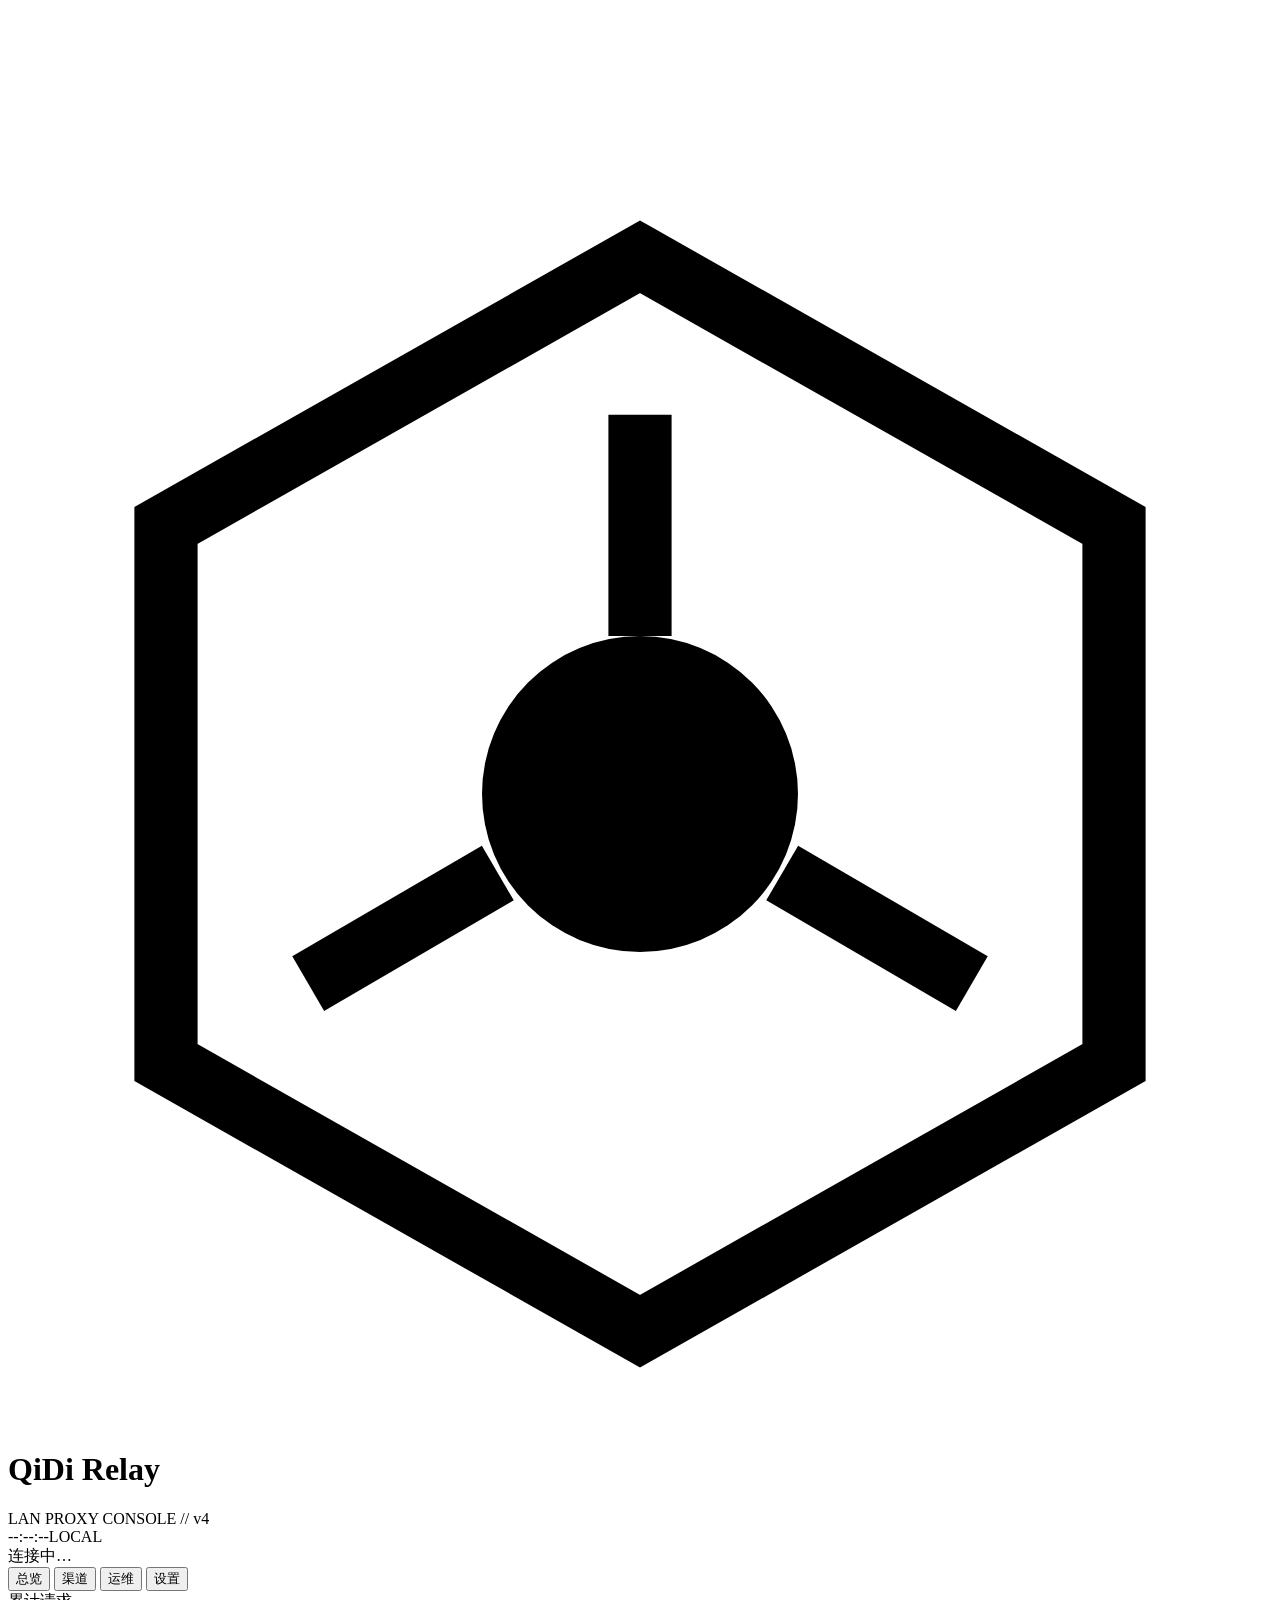
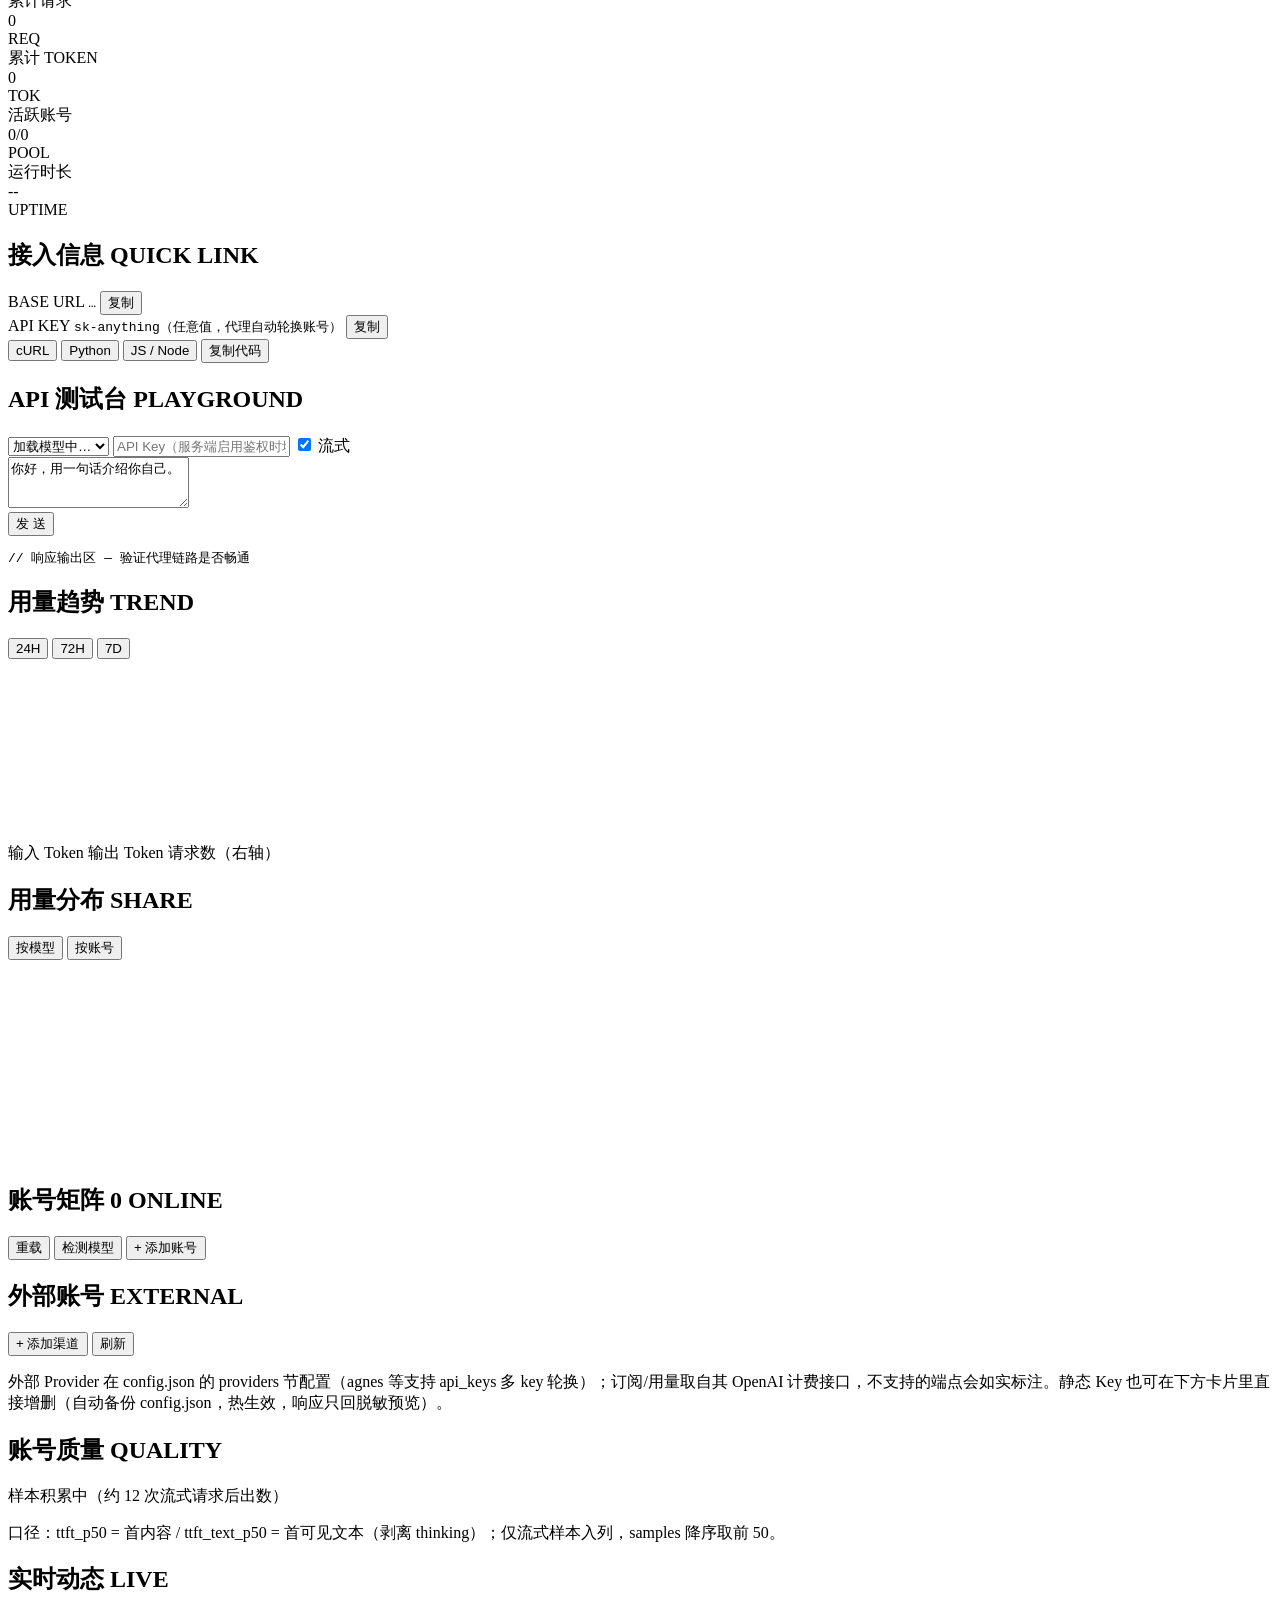
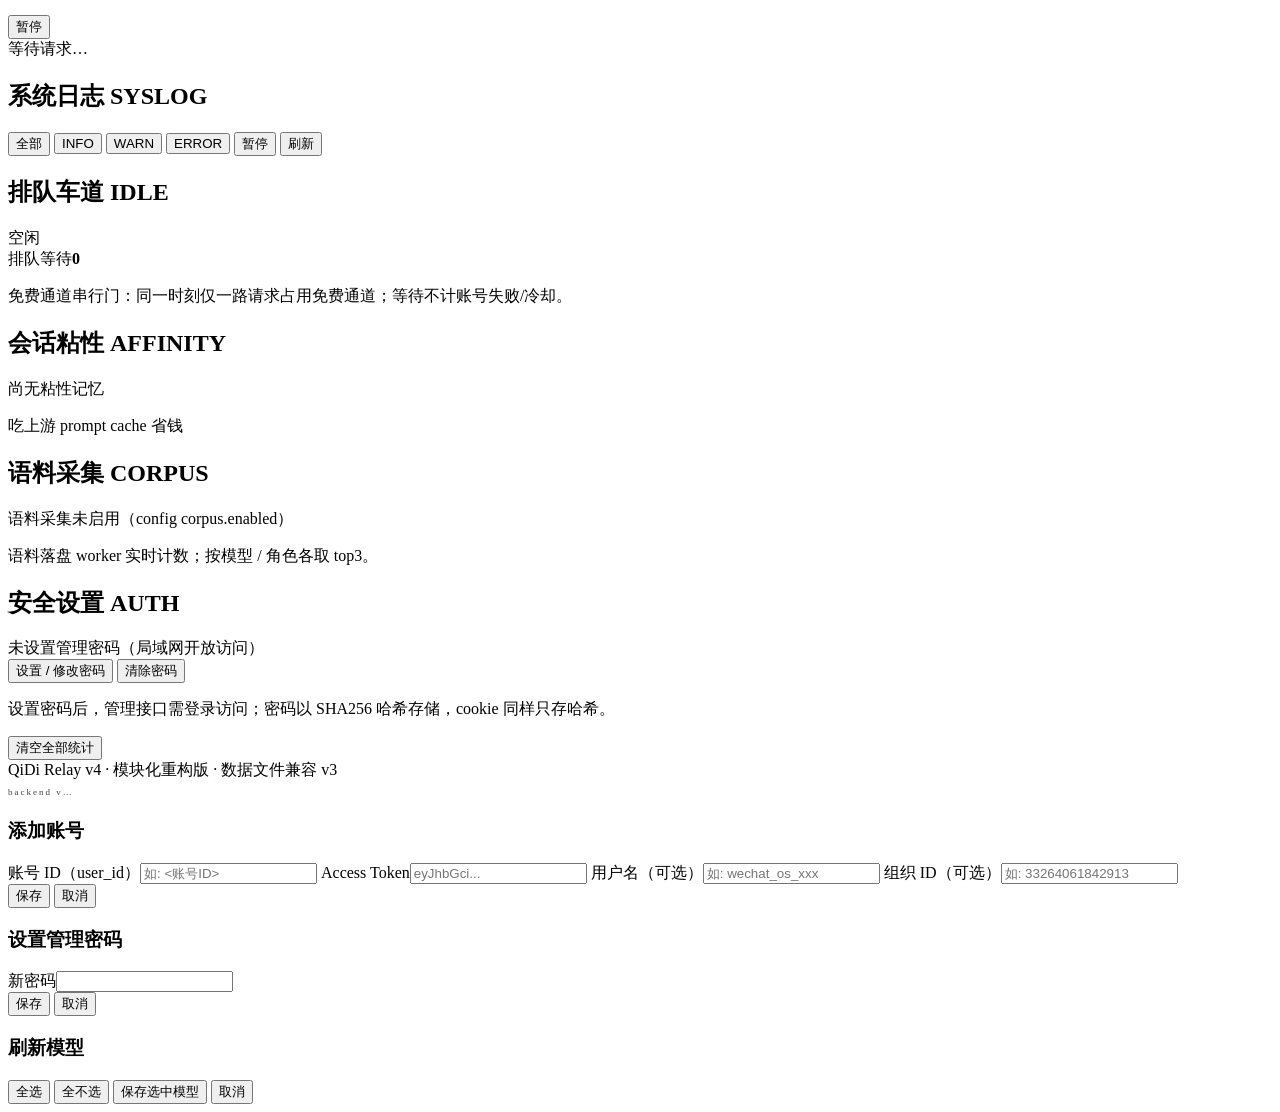
==== commit 0c4ae4eb: "面板②: 模型徽章折叠 + 一键刷新模型（423 绿）" ====
--- a/web/index.html
+++ b/web/index.html
@@ -1,360 +1,375 @@
-﻿<!DOCTYPE html>
-<html lang="zh">
-<head>
-<meta charset="UTF-8">
-<meta name="viewport" content="width=device-width, initial-scale=1.0">
-<title>QiDi Relay · 局域网中转控制台</title>
-<link rel="stylesheet" href="/static/app.css?v=55">
-</head>
-<body>
-<canvas id="bg-canvas"></canvas>
-<div class="scanlines"></div>
-
-<!-- ═══ 顶栏 ═══ -->
-<header class="topbar">
-  <div class="brand">
-    <svg class="logo" viewBox="0 0 40 40" aria-hidden="true">
-      <polygon points="20,3 35,11.5 35,28.5 20,37 5,28.5 5,11.5" fill="none" stroke="currentColor" stroke-width="2"/>
-      <circle cx="20" cy="20" r="5" fill="currentColor"/>
-      <line x1="20" y1="8" x2="20" y2="15" stroke="currentColor" stroke-width="2"/>
-      <line x1="30.5" y1="26" x2="24.5" y2="22.5" stroke="currentColor" stroke-width="2"/>
-      <line x1="9.5" y1="26" x2="15.5" y2="22.5" stroke="currentColor" stroke-width="2"/>
-    </svg>
-    <div class="brand-text">
-      <h1>QiDi&nbsp;Relay</h1>
-      <span class="sub">LAN PROXY CONSOLE // v<span id="ver">4</span></span>
-    </div>
-  </div>
-  <div class="topbar-right">
-    <div class="clock"><span id="clock">--:--:--</span><span class="clock-label">LOCAL</span></div>
-    <div class="status-pill" id="status-pill">
-      <span class="led" id="status-led"></span><span id="status-text">连接中…</span>
-    </div>
-    <button class="btn ghost" id="logoutBtn" style="display:none" onclick="logout()">退出</button>
-  </div>
-</header>
-
-<!-- ═══ 视图导航（总览 / 渠道 / 运维 / 设置）═══ -->
-<nav class="view-tabs" id="view-tabs">
-  <button class="vtab active" data-view="overview">总览</button>
-  <button class="vtab" data-view="channels">渠道</button>
-  <button class="vtab" data-view="ops">运维</button>
-  <button class="vtab" data-view="settings">设置</button>
-</nav>
-
-<!-- ═══ KPI 指标带 ═══ -->
-<section class="kpi-strip">
-  <div class="kpi"><div class="kpi-label">累计请求</div><div class="kpi-val" id="kpi-requests">0</div><div class="kpi-spark" id="kpi-req-sub">REQ</div></div>
-  <div class="kpi"><div class="kpi-label">累计 TOKEN</div><div class="kpi-val cyan" id="kpi-tokens">0</div><div class="kpi-spark" id="kpi-tok-sub">TOK</div></div>
-  <div class="kpi"><div class="kpi-label">活跃账号</div><div class="kpi-val green" id="kpi-accounts">0/0</div><div class="kpi-spark" id="kpi-acc-sub">POOL</div></div>
-  <div class="kpi"><div class="kpi-label">运行时长</div><div class="kpi-val magenta" id="kpi-uptime">--</div><div class="kpi-spark">UPTIME</div></div>
-</section>
-
-<!-- ═══ 主网格 ═══ -->
-<main class="grid">
-
-<!-- ═══ 视图：总览 ═══ -->
-<div class="view active" id="view-overview">
-
-  <!-- 接入信息 -->
-  <section class="panel" id="panel-connect">
-    <div class="panel-head">
-      <h2>接入信息 <span class="tag">QUICK LINK</span></h2>
-    </div>
-    <div class="panel-body">
-      <div class="endpoint-row">
-        <span class="ep-label">BASE&nbsp;URL</span>
-        <code class="ep-val" id="endpoint-url">…</code>
-        <button class="btn tiny" onclick="copyText(document.getElementById('endpoint-url').textContent, this)">复制</button>
-      </div>
-      <div class="endpoint-row">
-        <span class="ep-label">API&nbsp;KEY</span>
-        <code class="ep-val">sk-anything（任意值，代理自动轮换账号）</code>
-        <button class="btn tiny" onclick="copyText('sk-anything', this)">复制</button>
-      </div>
-      <div class="snippet-tabs">
-        <button class="stab active" data-snippet="curl">cURL</button>
-        <button class="stab" data-snippet="python">Python</button>
-        <button class="stab" data-snippet="js">JS / Node</button>
-        <button class="btn tiny copy-snippet" onclick="copySnippet(this)">复制代码</button>
-      </div>
-      <pre class="snippet" id="snippet-box"></pre>
-    </div>
-  </section>
-
-  <!-- API 测试台 -->
-  <section class="panel" id="panel-playground">
-    <div class="panel-head">
-      <h2>API 测试台 <span class="tag">PLAYGROUND</span></h2>
-    </div>
-    <div class="panel-body">
-      <div class="pg-row">
-        <select id="pg-model" class="input"><option value="">加载模型中…</option></select>
-        <input id="pg-apikey" class="input" type="password" placeholder="API Key（服务端启用鉴权时填写）" style="max-width:260px">
-        <label class="pg-stream"><input type="checkbox" id="pg-stream" checked> 流式</label>
-      </div>
-      <textarea id="pg-input" class="input" rows="3" placeholder="输入测试消息，回车发送（Shift+Enter 换行）">你好，用一句话介绍你自己。</textarea>
-      <div class="pg-row">
-        <button class="btn primary" id="pg-send" onclick="pgSend()">发 送</button>
-        <span class="pg-meta" id="pg-meta"></span>
-      </div>
-      <pre class="pg-output" id="pg-output">// 响应输出区 — 验证代理链路是否畅通</pre>
-    </div>
-  </section>
-
-  <!-- 用量趋势 -->
-  <section class="panel wide" id="panel-trend">
-    <div class="panel-head">
-      <h2>用量趋势 <span class="tag">TREND</span></h2>
-      <div class="head-actions">
-        <button class="stab active" data-hours="24">24H</button>
-        <button class="stab" data-hours="72">72H</button>
-        <button class="stab" data-hours="168">7D</button>
-      </div>
-    </div>
-    <div class="panel-body">
-      <canvas id="trend-canvas" height="180"></canvas>
-      <div class="legend">
-        <span><i class="dot cyan"></i>输入 Token</span>
-        <span><i class="dot magenta"></i>输出 Token</span>
-        <span><i class="dot green"></i>请求数（右轴）</span>
-      </div>
-    </div>
-  </section>
-
-  <!-- 用量分布 -->
-  <section class="panel" id="panel-dist">
-    <div class="panel-head">
-      <h2>用量分布 <span class="tag">SHARE</span></h2>
-      <div class="head-actions">
-        <button class="stab active" data-dist="model">按模型</button>
-        <button class="stab" data-dist="account">按账号</button>
-      </div>
-    </div>
-    <div class="panel-body">
-      <canvas id="dist-canvas" height="200"></canvas>
-      <div class="dist-list" id="dist-list"></div>
-    </div>
-  </section>
-
-</div><!-- /view-overview -->
-
-<!-- ═══ 视图：渠道 ═══ -->
-<div class="view" id="view-channels">
-
-  <!-- 账号矩阵 -->
-  <section class="panel wide" id="panel-accounts">
-    <div class="panel-head">
-      <h2>账号矩阵 <span class="tag" id="account-count-tag">0 ONLINE</span></h2>
-      <div class="head-actions">
-        <button class="btn tiny" onclick="refreshAccounts()" title="重新加载 accounts.json 并清空 Key 缓存">重载</button>
-        <button class="btn tiny" onclick="checkModels()" title="检查各账号 GLM-5.3 可用性">检测模型</button>
-        <button class="btn tiny primary" onclick="openModal('addModal')">+ 添加账号</button>
-      </div>
-    </div>
-    <div class="panel-body">
-      <div class="account-grid" id="account-grid"></div>
-    </div>
-  </section>
-
-  <!-- 外部账号（原 JS 动态注入 F 面板，现静态化直出；ensureProvidersPanel 静态存在时直接返回） -->
-  <section class="panel wide" id="panel-providers">
-    <div class="panel-head">
-      <h2>外部账号 <span class="tag" id="provider-count-tag">EXTERNAL</span></h2>
-      <div class="head-actions">
-        <button class="btn tiny primary" onclick="openProviderAddModal()" title="添加新外部渠道（config.json providers 节块首插入，文本级保留式写入）">+ 添加渠道</button>
-        <button class="btn tiny" onclick="loadProvidersInfo()" title="重新查询外部账号信息（服务端缓存 120s）">刷新</button>
-      </div>
-    </div>
-    <div class="panel-body">
-      <div class="account-grid" id="provider-grid"></div>
-      <p class="hint">外部 Provider 在 config.json 的 providers 节配置（agnes 等支持 api_keys 多 key 轮换）；订阅/用量取自其 OpenAI 计费接口，不支持的端点会如实标注。静态 Key 也可在下方卡片里直接增删（自动备份 config.json，热生效，响应只回脱敏预览）。</p>
-    </div>
-  </section>
-
-  <!-- 账号质量 -->
-  <section class="panel" id="panel-quality">
-    <div class="panel-head">
-      <h2>账号质量 <span class="tag" id="quality-count-tag">QUALITY</span></h2>
-    </div>
-    <div class="panel-body">
-      <div class="qwrap" id="quality-wrap" style="display:none">
-        <table class="qtable">
-          <thead>
-            <tr>
-              <th>账号</th>
-              <th>模型</th>
-              <th title="首内容 delta 到达（ms）">ttft_p50</th>
-              <th title="首可见文本 delta 到达（ms）">ttft_text_p50</th>
-              <th>t/s</th>
-              <th>样本数</th>
-              <th>注水命中</th>
-            </tr>
-          </thead>
-          <tbody id="quality-rows"></tbody>
-        </table>
-      </div>
-      <div class="acc-empty" id="quality-empty">样本积累中（约 12 次流式请求后出数）</div>
-      <p class="hint">口径：ttft_p50 = 首内容 / ttft_text_p50 = 首可见文本（剥离 thinking）；仅流式样本入列，samples 降序取前 50。</p>
-    </div>
-  </section>
-
-</div><!-- /view-channels -->
-
-<!-- ═══ 视图：运维 ═══ -->
-<div class="view" id="view-ops">
-
-  <!-- 实时动态 -->
-  <section class="panel" id="panel-activity">
-    <div class="panel-head">
-      <h2>实时动态 <span class="tag blink">LIVE</span></h2>
-      <div class="head-actions">
-        <button class="btn tiny" id="activity-pause" onclick="toggleActivityPause(this)">暂停</button>
-      </div>
-    </div>
-    <div class="panel-body">
-      <div class="feed" id="activity-feed"><div class="feed-empty">等待请求…</div></div>
-    </div>
-  </section>
-
-  <!-- 日志终端 -->
-  <section class="panel wide" id="panel-logs">
-    <div class="panel-head">
-      <h2>系统日志 <span class="tag">SYSLOG</span></h2>
-      <div class="head-actions">
-        <button class="stab active" data-logfilter="all">全部</button>
-        <button class="stab" data-logfilter="INFO">INFO</button>
-        <button class="stab" data-logfilter="WARNING">WARN</button>
-        <button class="stab" data-logfilter="ERROR">ERROR</button>
-        <button class="btn tiny" id="log-pause" onclick="toggleLogPause(this)">暂停</button>
-        <button class="btn tiny" onclick="loadLogs(true)">刷新</button>
-      </div>
-    </div>
-    <div class="panel-body">
-      <div class="terminal" id="log-terminal"></div>
-    </div>
-  </section>
-
-  <!-- 排队车道 -->
-  <section class="panel" id="panel-gate">
-    <div class="panel-head">
-      <h2>排队车道 <span class="tag" id="gate-count-tag">IDLE</span></h2>
-    </div>
-    <div class="panel-body">
-      <div class="acc-top">
-        <span class="led on" id="gate-led"></span>
-        <span class="acc-name" id="gate-state-text">空闲</span>
-      </div>
-      <div class="acc-meta"><span>排队等待</span><b id="gate-waiting">0</b></div>
-      <p class="hint">免费通道串行门：同一时刻仅一路请求占用免费通道；等待不计账号失败/冷却。</p>
-    </div>
-  </section>
-
-  <!-- 会话粘性 -->
-  <section class="panel" id="panel-affinity">
-    <div class="panel-head">
-      <h2>会话粘性 <span class="tag" id="affinity-count-tag">AFFINITY</span></h2>
-    </div>
-    <div class="panel-body">
-      <div id="affinity-live" style="display:none">
-        <div class="kpi-val cyan" id="affinity-count">0</div>
-        <div class="hint">粘住会话（跨 turn 复用同一账号）</div>
-        <div class="dist-list" id="affinity-why"></div>
-      </div>
-      <div class="acc-empty" id="affinity-empty">尚无粘性记忆</div>
-      <p class="hint">吃上游 prompt cache 省钱</p>
-    </div>
-  </section>
-
-  <!-- 语料采集 -->
-  <section class="panel" id="panel-corpus">
-    <div class="panel-head">
-      <h2>语料采集 <span class="tag" id="corpus-count-tag">CORPUS</span></h2>
-    </div>
-    <div class="panel-body">
-      <div class="acc-empty" id="corpus-off">语料采集未启用（config corpus.enabled）</div>
-      <div id="corpus-on" style="display:none">
-        <div class="acc-meta"><span>今日 <b id="corpus-today-count">0</b> 条 · <b id="corpus-today-tokens">0</b> tok</span><span>本月 <b id="corpus-month-count">0</b> 条 · <b id="corpus-month-tokens">0</b> tok</span></div>
-        <div class="acc-meta"><span>模型 top3 <b id="corpus-models">—</b></span></div>
-        <div class="acc-meta"><span>角色 top3 <b id="corpus-roles">—</b></span></div>
-        <div class="acc-meta"><span>注水嫌疑 <b id="corpus-water">0</b></span><span>脱敏命中 <b id="corpus-redact">0</b></span></div>
-        <div class="acc-meta"><span>丢弃 <b id="corpus-discard">0</b></span><span>队列积压 <b id="corpus-backlog">0</b></span></div>
-      </div>
-      <p class="hint">语料落盘 worker 实时计数；按模型 / 角色各取 top3。</p>
-    </div>
-  </section>
-
-</div><!-- /view-ops -->
-
-<!-- ═══ 视图：设置 ═══ -->
-<div class="view" id="view-settings">
-
-  <!-- 设置 -->
-  <section class="panel" id="panel-settings">
-    <div class="panel-head">
-      <h2>安全设置 <span class="tag">AUTH</span></h2>
-    </div>
-    <div class="panel-body">
-      <div class="settings-row">
-        <span id="auth-state">未设置管理密码（局域网开放访问）</span>
-      </div>
-      <div class="settings-row btns">
-        <button class="btn tiny primary" onclick="openModal('configModal')">设置 / 修改密码</button>
-        <button class="btn tiny danger" onclick="clearPassword()">清除密码</button>
-      </div>
-      <p class="hint">设置密码后，管理接口需登录访问；密码以 SHA256 哈希存储，cookie 同样只存哈希。</p>
-      <div class="danger-zone">
-        <button class="btn tiny danger" onclick="resetTokenStats()">清空全部统计</button>
-      </div>
-    </div>
-  </section>
-
-</div><!-- /view-settings -->
-
-</main>
-
-<footer class="foot">QiDi Relay v4 · 模块化重构版 · 数据文件兼容 v3<br><span style="font-size:9px;letter-spacing:2px;opacity:.75">backend v<span id="bver">…</span></span></footer>
-
-<!-- ═══ 登录闸门 ═══ -->
-<div class="gate" id="login-gate" style="display:none">
-  <div class="gate-box">
-    <div class="gate-title">ACCESS&nbsp;CONTROL</div>
-    <div class="gate-sub">请输入管理密码以解锁控制台</div>
-    <input type="password" id="login-pwd" class="input" placeholder="PASSWORD" autocomplete="current-password">
-    <button class="btn primary full" onclick="doLogin()">解 锁</button>
-    <div class="gate-err" id="login-err"></div>
-  </div>
-</div>
-
-<!-- ═══ 添加账号弹窗 ═══ -->
-<div class="modal" id="addModal">
-  <div class="modal-box">
-    <h3>添加账号</h3>
-    <label>账号 ID（user_id）</label><input class="input" id="addUserId" placeholder="如: <账号ID>">
-    <label>Access Token</label><input class="input" id="addToken" placeholder="eyJhbGci...">
-    <label>用户名（可选）</label><input class="input" id="addUsername" placeholder="如: wechat_os_xxx">
-    <label>组织 ID（可选）</label><input class="input" id="addOrgId" placeholder="如: 33264061842913">
-    <div class="modal-btns">
-      <button class="btn primary" onclick="addAccount()">保存</button>
-      <button class="btn ghost" onclick="closeModal('addModal')">取消</button>
-    </div>
-  </div>
-</div>
-
-<!-- ═══ 密码弹窗 ═══ -->
-<div class="modal" id="configModal">
-  <div class="modal-box">
-    <h3>设置管理密码</h3>
-    <label>新密码</label><input class="input" id="newPwd" type="password" autocomplete="new-password">
-    <div class="modal-btns">
-      <button class="btn primary" onclick="saveConfig()">保存</button>
-      <button class="btn ghost" onclick="closeModal('configModal')">取消</button>
-    </div>
-  </div>
-</div>
-
-<div class="toast-zone" id="toast-zone"></div>
-
-<script src="/static/app.js?v=55"></script>
-</body>
-</html>
+﻿<!DOCTYPE html>
+<html lang="zh">
+<head>
+<meta charset="UTF-8">
+<meta name="viewport" content="width=device-width, initial-scale=1.0">
+<title>QiDi Relay · 局域网中转控制台</title>
+<link rel="stylesheet" href="/static/app.css?v=56">
+</head>
+<body>
+<canvas id="bg-canvas"></canvas>
+<div class="scanlines"></div>
+
+<!-- ═══ 顶栏 ═══ -->
+<header class="topbar">
+  <div class="brand">
+    <svg class="logo" viewBox="0 0 40 40" aria-hidden="true">
+      <polygon points="20,3 35,11.5 35,28.5 20,37 5,28.5 5,11.5" fill="none" stroke="currentColor" stroke-width="2"/>
+      <circle cx="20" cy="20" r="5" fill="currentColor"/>
+      <line x1="20" y1="8" x2="20" y2="15" stroke="currentColor" stroke-width="2"/>
+      <line x1="30.5" y1="26" x2="24.5" y2="22.5" stroke="currentColor" stroke-width="2"/>
+      <line x1="9.5" y1="26" x2="15.5" y2="22.5" stroke="currentColor" stroke-width="2"/>
+    </svg>
+    <div class="brand-text">
+      <h1>QiDi&nbsp;Relay</h1>
+      <span class="sub">LAN PROXY CONSOLE // v<span id="ver">4</span></span>
+    </div>
+  </div>
+  <div class="topbar-right">
+    <div class="clock"><span id="clock">--:--:--</span><span class="clock-label">LOCAL</span></div>
+    <div class="status-pill" id="status-pill">
+      <span class="led" id="status-led"></span><span id="status-text">连接中…</span>
+    </div>
+    <button class="btn ghost" id="logoutBtn" style="display:none" onclick="logout()">退出</button>
+  </div>
+</header>
+
+<!-- ═══ 视图导航（总览 / 渠道 / 运维 / 设置）═══ -->
+<nav class="view-tabs" id="view-tabs">
+  <button class="vtab active" data-view="overview">总览</button>
+  <button class="vtab" data-view="channels">渠道</button>
+  <button class="vtab" data-view="ops">运维</button>
+  <button class="vtab" data-view="settings">设置</button>
+</nav>
+
+<!-- ═══ KPI 指标带 ═══ -->
+<section class="kpi-strip">
+  <div class="kpi"><div class="kpi-label">累计请求</div><div class="kpi-val" id="kpi-requests">0</div><div class="kpi-spark" id="kpi-req-sub">REQ</div></div>
+  <div class="kpi"><div class="kpi-label">累计 TOKEN</div><div class="kpi-val cyan" id="kpi-tokens">0</div><div class="kpi-spark" id="kpi-tok-sub">TOK</div></div>
+  <div class="kpi"><div class="kpi-label">活跃账号</div><div class="kpi-val green" id="kpi-accounts">0/0</div><div class="kpi-spark" id="kpi-acc-sub">POOL</div></div>
+  <div class="kpi"><div class="kpi-label">运行时长</div><div class="kpi-val magenta" id="kpi-uptime">--</div><div class="kpi-spark">UPTIME</div></div>
+</section>
+
+<!-- ═══ 主网格 ═══ -->
+<main class="grid">
+
+<!-- ═══ 视图：总览 ═══ -->
+<div class="view active" id="view-overview">
+
+  <!-- 接入信息 -->
+  <section class="panel" id="panel-connect">
+    <div class="panel-head">
+      <h2>接入信息 <span class="tag">QUICK LINK</span></h2>
+    </div>
+    <div class="panel-body">
+      <div class="endpoint-row">
+        <span class="ep-label">BASE&nbsp;URL</span>
+        <code class="ep-val" id="endpoint-url">…</code>
+        <button class="btn tiny" onclick="copyText(document.getElementById('endpoint-url').textContent, this)">复制</button>
+      </div>
+      <div class="endpoint-row">
+        <span class="ep-label">API&nbsp;KEY</span>
+        <code class="ep-val">sk-anything（任意值，代理自动轮换账号）</code>
+        <button class="btn tiny" onclick="copyText('sk-anything', this)">复制</button>
+      </div>
+      <div class="snippet-tabs">
+        <button class="stab active" data-snippet="curl">cURL</button>
+        <button class="stab" data-snippet="python">Python</button>
+        <button class="stab" data-snippet="js">JS / Node</button>
+        <button class="btn tiny copy-snippet" onclick="copySnippet(this)">复制代码</button>
+      </div>
+      <pre class="snippet" id="snippet-box"></pre>
+    </div>
+  </section>
+
+  <!-- API 测试台 -->
+  <section class="panel" id="panel-playground">
+    <div class="panel-head">
+      <h2>API 测试台 <span class="tag">PLAYGROUND</span></h2>
+    </div>
+    <div class="panel-body">
+      <div class="pg-row">
+        <select id="pg-model" class="input"><option value="">加载模型中…</option></select>
+        <input id="pg-apikey" class="input" type="password" placeholder="API Key（服务端启用鉴权时填写）" style="max-width:260px">
+        <label class="pg-stream"><input type="checkbox" id="pg-stream" checked> 流式</label>
+      </div>
+      <textarea id="pg-input" class="input" rows="3" placeholder="输入测试消息，回车发送（Shift+Enter 换行）">你好，用一句话介绍你自己。</textarea>
+      <div class="pg-row">
+        <button class="btn primary" id="pg-send" onclick="pgSend()">发 送</button>
+        <span class="pg-meta" id="pg-meta"></span>
+      </div>
+      <pre class="pg-output" id="pg-output">// 响应输出区 — 验证代理链路是否畅通</pre>
+    </div>
+  </section>
+
+  <!-- 用量趋势 -->
+  <section class="panel wide" id="panel-trend">
+    <div class="panel-head">
+      <h2>用量趋势 <span class="tag">TREND</span></h2>
+      <div class="head-actions">
+        <button class="stab active" data-hours="24">24H</button>
+        <button class="stab" data-hours="72">72H</button>
+        <button class="stab" data-hours="168">7D</button>
+      </div>
+    </div>
+    <div class="panel-body">
+      <canvas id="trend-canvas" height="180"></canvas>
+      <div class="legend">
+        <span><i class="dot cyan"></i>输入 Token</span>
+        <span><i class="dot magenta"></i>输出 Token</span>
+        <span><i class="dot green"></i>请求数（右轴）</span>
+      </div>
+    </div>
+  </section>
+
+  <!-- 用量分布 -->
+  <section class="panel" id="panel-dist">
+    <div class="panel-head">
+      <h2>用量分布 <span class="tag">SHARE</span></h2>
+      <div class="head-actions">
+        <button class="stab active" data-dist="model">按模型</button>
+        <button class="stab" data-dist="account">按账号</button>
+      </div>
+    </div>
+    <div class="panel-body">
+      <canvas id="dist-canvas" height="200"></canvas>
+      <div class="dist-list" id="dist-list"></div>
+    </div>
+  </section>
+
+</div><!-- /view-overview -->
+
+<!-- ═══ 视图：渠道 ═══ -->
+<div class="view" id="view-channels">
+
+  <!-- 账号矩阵 -->
+  <section class="panel wide" id="panel-accounts">
+    <div class="panel-head">
+      <h2>账号矩阵 <span class="tag" id="account-count-tag">0 ONLINE</span></h2>
+      <div class="head-actions">
+        <button class="btn tiny" onclick="refreshAccounts()" title="重新加载 accounts.json 并清空 Key 缓存">重载</button>
+        <button class="btn tiny" onclick="checkModels()" title="检查各账号 GLM-5.3 可用性">检测模型</button>
+        <button class="btn tiny primary" onclick="openModal('addModal')">+ 添加账号</button>
+      </div>
+    </div>
+    <div class="panel-body">
+      <div class="account-grid" id="account-grid"></div>
+    </div>
+  </section>
+
+  <!-- 外部账号（原 JS 动态注入 F 面板，现静态化直出；ensureProvidersPanel 静态存在时直接返回） -->
+  <section class="panel wide" id="panel-providers">
+    <div class="panel-head">
+      <h2>外部账号 <span class="tag" id="provider-count-tag">EXTERNAL</span></h2>
+      <div class="head-actions">
+        <button class="btn tiny primary" onclick="openProviderAddModal()" title="添加新外部渠道（config.json providers 节块首插入，文本级保留式写入）">+ 添加渠道</button>
+        <button class="btn tiny" onclick="loadProvidersInfo()" title="重新查询外部账号信息（服务端缓存 120s）">刷新</button>
+      </div>
+    </div>
+    <div class="panel-body">
+      <div class="account-grid" id="provider-grid"></div>
+      <p class="hint">外部 Provider 在 config.json 的 providers 节配置（agnes 等支持 api_keys 多 key 轮换）；订阅/用量取自其 OpenAI 计费接口，不支持的端点会如实标注。静态 Key 也可在下方卡片里直接增删（自动备份 config.json，热生效，响应只回脱敏预览）。</p>
+    </div>
+  </section>
+
+  <!-- 账号质量 -->
+  <section class="panel" id="panel-quality">
+    <div class="panel-head">
+      <h2>账号质量 <span class="tag" id="quality-count-tag">QUALITY</span></h2>
+    </div>
+    <div class="panel-body">
+      <div class="qwrap" id="quality-wrap" style="display:none">
+        <table class="qtable">
+          <thead>
+            <tr>
+              <th>账号</th>
+              <th>模型</th>
+              <th title="首内容 delta 到达（ms）">ttft_p50</th>
+              <th title="首可见文本 delta 到达（ms）">ttft_text_p50</th>
+              <th>t/s</th>
+              <th>样本数</th>
+              <th>注水命中</th>
+            </tr>
+          </thead>
+          <tbody id="quality-rows"></tbody>
+        </table>
+      </div>
+      <div class="acc-empty" id="quality-empty">样本积累中（约 12 次流式请求后出数）</div>
+      <p class="hint">口径：ttft_p50 = 首内容 / ttft_text_p50 = 首可见文本（剥离 thinking）；仅流式样本入列，samples 降序取前 50。</p>
+    </div>
+  </section>
+
+</div><!-- /view-channels -->
+
+<!-- ═══ 视图：运维 ═══ -->
+<div class="view" id="view-ops">
+
+  <!-- 实时动态 -->
+  <section class="panel" id="panel-activity">
+    <div class="panel-head">
+      <h2>实时动态 <span class="tag blink">LIVE</span></h2>
+      <div class="head-actions">
+        <button class="btn tiny" id="activity-pause" onclick="toggleActivityPause(this)">暂停</button>
+      </div>
+    </div>
+    <div class="panel-body">
+      <div class="feed" id="activity-feed"><div class="feed-empty">等待请求…</div></div>
+    </div>
+  </section>
+
+  <!-- 日志终端 -->
+  <section class="panel wide" id="panel-logs">
+    <div class="panel-head">
+      <h2>系统日志 <span class="tag">SYSLOG</span></h2>
+      <div class="head-actions">
+        <button class="stab active" data-logfilter="all">全部</button>
+        <button class="stab" data-logfilter="INFO">INFO</button>
+        <button class="stab" data-logfilter="WARNING">WARN</button>
+        <button class="stab" data-logfilter="ERROR">ERROR</button>
+        <button class="btn tiny" id="log-pause" onclick="toggleLogPause(this)">暂停</button>
+        <button class="btn tiny" onclick="loadLogs(true)">刷新</button>
+      </div>
+    </div>
+    <div class="panel-body">
+      <div class="terminal" id="log-terminal"></div>
+    </div>
+  </section>
+
+  <!-- 排队车道 -->
+  <section class="panel" id="panel-gate">
+    <div class="panel-head">
+      <h2>排队车道 <span class="tag" id="gate-count-tag">IDLE</span></h2>
+    </div>
+    <div class="panel-body">
+      <div class="acc-top">
+        <span class="led on" id="gate-led"></span>
+        <span class="acc-name" id="gate-state-text">空闲</span>
+      </div>
+      <div class="acc-meta"><span>排队等待</span><b id="gate-waiting">0</b></div>
+      <p class="hint">免费通道串行门：同一时刻仅一路请求占用免费通道；等待不计账号失败/冷却。</p>
+    </div>
+  </section>
+
+  <!-- 会话粘性 -->
+  <section class="panel" id="panel-affinity">
+    <div class="panel-head">
+      <h2>会话粘性 <span class="tag" id="affinity-count-tag">AFFINITY</span></h2>
+    </div>
+    <div class="panel-body">
+      <div id="affinity-live" style="display:none">
+        <div class="kpi-val cyan" id="affinity-count">0</div>
+        <div class="hint">粘住会话（跨 turn 复用同一账号）</div>
+        <div class="dist-list" id="affinity-why"></div>
+      </div>
+      <div class="acc-empty" id="affinity-empty">尚无粘性记忆</div>
+      <p class="hint">吃上游 prompt cache 省钱</p>
+    </div>
+  </section>
+
+  <!-- 语料采集 -->
+  <section class="panel" id="panel-corpus">
+    <div class="panel-head">
+      <h2>语料采集 <span class="tag" id="corpus-count-tag">CORPUS</span></h2>
+    </div>
+    <div class="panel-body">
+      <div class="acc-empty" id="corpus-off">语料采集未启用（config corpus.enabled）</div>
+      <div id="corpus-on" style="display:none">
+        <div class="acc-meta"><span>今日 <b id="corpus-today-count">0</b> 条 · <b id="corpus-today-tokens">0</b> tok</span><span>本月 <b id="corpus-month-count">0</b> 条 · <b id="corpus-month-tokens">0</b> tok</span></div>
+        <div class="acc-meta"><span>模型 top3 <b id="corpus-models">—</b></span></div>
+        <div class="acc-meta"><span>角色 top3 <b id="corpus-roles">—</b></span></div>
+        <div class="acc-meta"><span>注水嫌疑 <b id="corpus-water">0</b></span><span>脱敏命中 <b id="corpus-redact">0</b></span></div>
+        <div class="acc-meta"><span>丢弃 <b id="corpus-discard">0</b></span><span>队列积压 <b id="corpus-backlog">0</b></span></div>
+      </div>
+      <p class="hint">语料落盘 worker 实时计数；按模型 / 角色各取 top3。</p>
+    </div>
+  </section>
+
+</div><!-- /view-ops -->
+
+<!-- ═══ 视图：设置 ═══ -->
+<div class="view" id="view-settings">
+
+  <!-- 设置 -->
+  <section class="panel" id="panel-settings">
+    <div class="panel-head">
+      <h2>安全设置 <span class="tag">AUTH</span></h2>
+    </div>
+    <div class="panel-body">
+      <div class="settings-row">
+        <span id="auth-state">未设置管理密码（局域网开放访问）</span>
+      </div>
+      <div class="settings-row btns">
+        <button class="btn tiny primary" onclick="openModal('configModal')">设置 / 修改密码</button>
+        <button class="btn tiny danger" onclick="clearPassword()">清除密码</button>
+      </div>
+      <p class="hint">设置密码后，管理接口需登录访问；密码以 SHA256 哈希存储，cookie 同样只存哈希。</p>
+      <div class="danger-zone">
+        <button class="btn tiny danger" onclick="resetTokenStats()">清空全部统计</button>
+      </div>
+    </div>
+  </section>
+
+</div><!-- /view-settings -->
+
+</main>
+
+<footer class="foot">QiDi Relay v4 · 模块化重构版 · 数据文件兼容 v3<br><span style="font-size:9px;letter-spacing:2px;opacity:.75">backend v<span id="bver">…</span></span></footer>
+
+<!-- ═══ 登录闸门 ═══ -->
+<div class="gate" id="login-gate" style="display:none">
+  <div class="gate-box">
+    <div class="gate-title">ACCESS&nbsp;CONTROL</div>
+    <div class="gate-sub">请输入管理密码以解锁控制台</div>
+    <input type="password" id="login-pwd" class="input" placeholder="PASSWORD" autocomplete="current-password">
+    <button class="btn primary full" onclick="doLogin()">解 锁</button>
+    <div class="gate-err" id="login-err"></div>
+  </div>
+</div>
+
+<!-- ═══ 添加账号弹窗 ═══ -->
+<div class="modal" id="addModal">
+  <div class="modal-box">
+    <h3>添加账号</h3>
+    <label>账号 ID（user_id）</label><input class="input" id="addUserId" placeholder="如: <账号ID>">
+    <label>Access Token</label><input class="input" id="addToken" placeholder="eyJhbGci...">
+    <label>用户名（可选）</label><input class="input" id="addUsername" placeholder="如: wechat_os_xxx">
+    <label>组织 ID（可选）</label><input class="input" id="addOrgId" placeholder="如: 33264061842913">
+    <div class="modal-btns">
+      <button class="btn primary" onclick="addAccount()">保存</button>
+      <button class="btn ghost" onclick="closeModal('addModal')">取消</button>
+    </div>
+  </div>
+</div>
+
+<!-- ═══ 密码弹窗 ═══ -->
+<div class="modal" id="configModal">
+  <div class="modal-box">
+    <h3>设置管理密码</h3>
+    <label>新密码</label><input class="input" id="newPwd" type="password" autocomplete="new-password">
+    <div class="modal-btns">
+      <button class="btn primary" onclick="saveConfig()">保存</button>
+      <button class="btn ghost" onclick="closeModal('configModal')">取消</button>
+    </div>
+  </div>
+</div>
+
+<!-- ═══ 刷新模型弹窗（上游模型列表 + 勾选写回） ═══ -->
+<div class="modal" id="refreshModelsModal">
+  <div class="modal-box" style="width:560px">
+    <h3 id="refresh-models-title">刷新模型</h3>
+    <p class="hint" id="refresh-models-status"></p>
+    <div class="refresh-models-list" id="refresh-models-list"></div>
+    <div class="modal-btns">
+      <button class="btn tiny" onclick="selectAllRefreshedModels(true)">全选</button>
+      <button class="btn tiny" onclick="selectAllRefreshedModels(false)">全不选</button>
+      <button class="btn primary" id="refresh-models-save" onclick="saveRefreshedModels()">保存选中模型</button>
+      <button class="btn ghost" onclick="closeModal('refreshModelsModal')">取消</button>
+    </div>
+  </div>
+</div>
+
+<div class="toast-zone" id="toast-zone"></div>
+
+<script src="/static/app.js?v=57"></script>
+</body>
+</html>
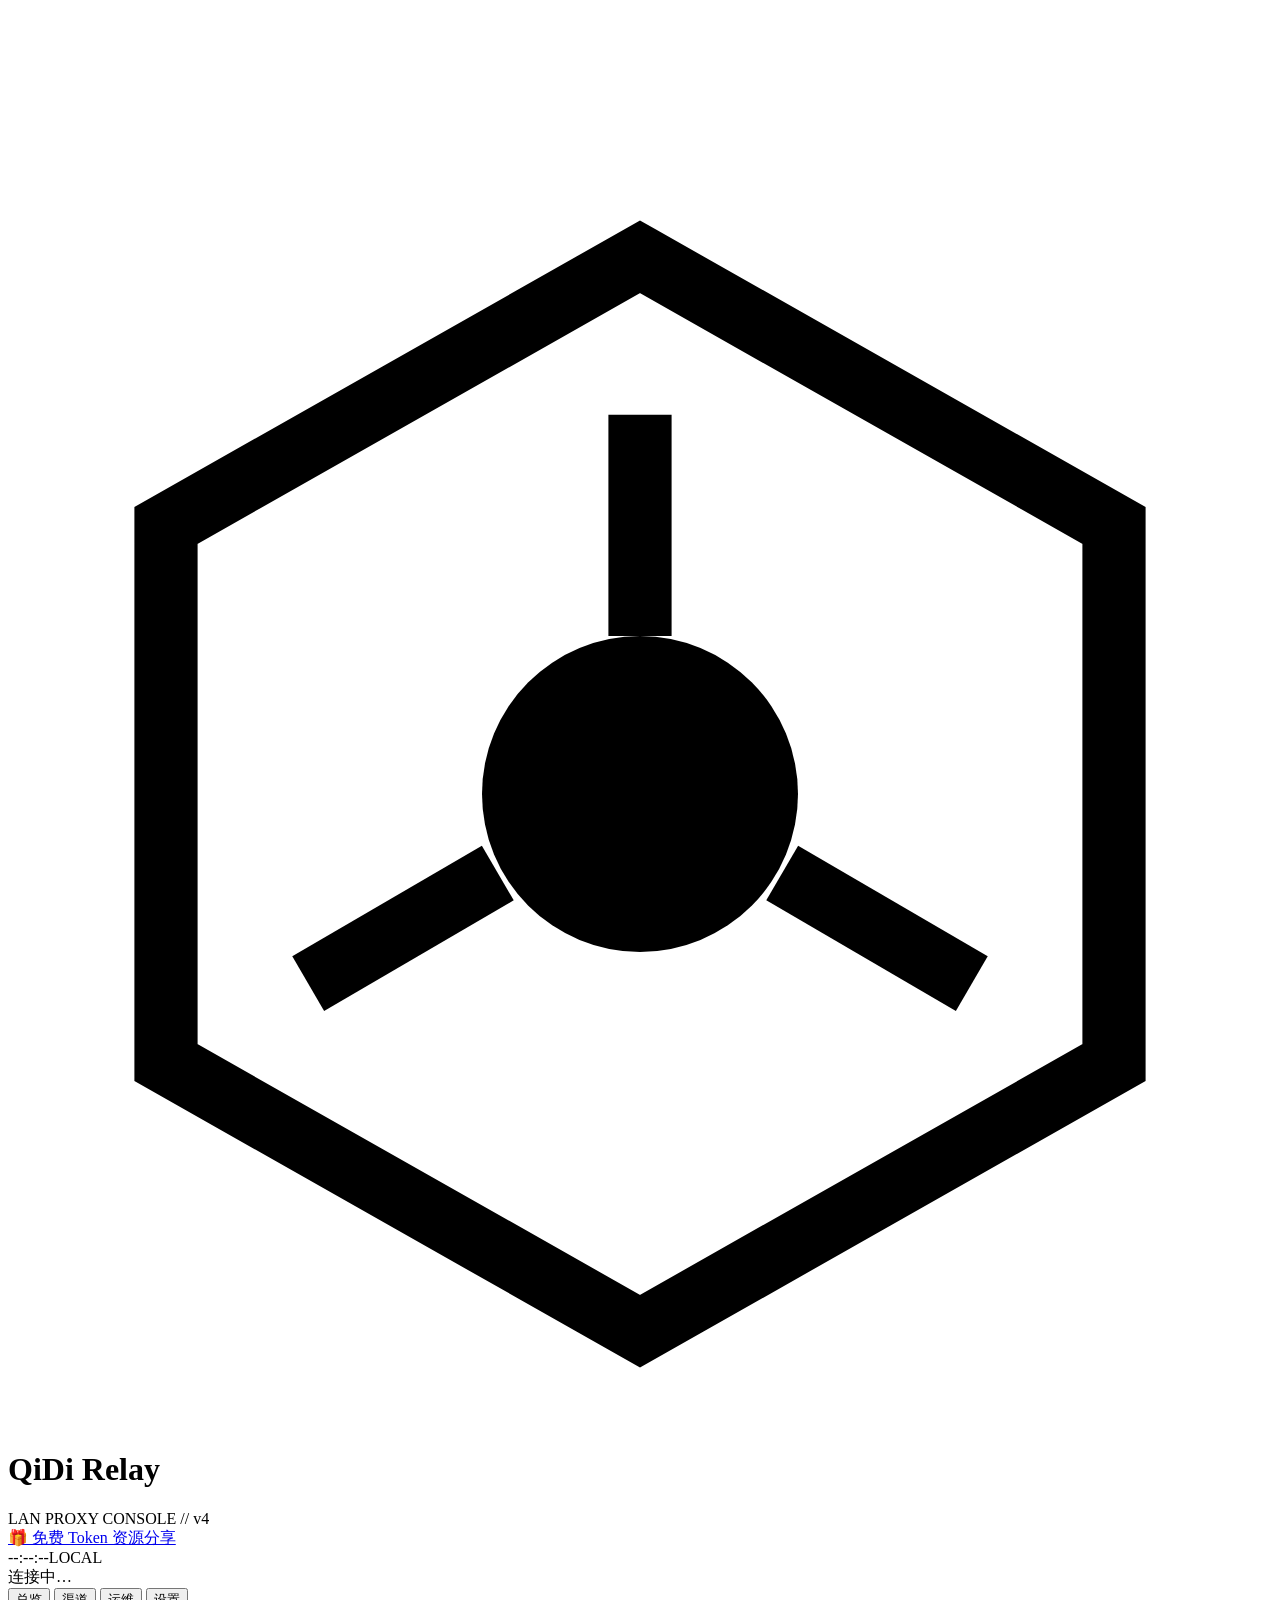
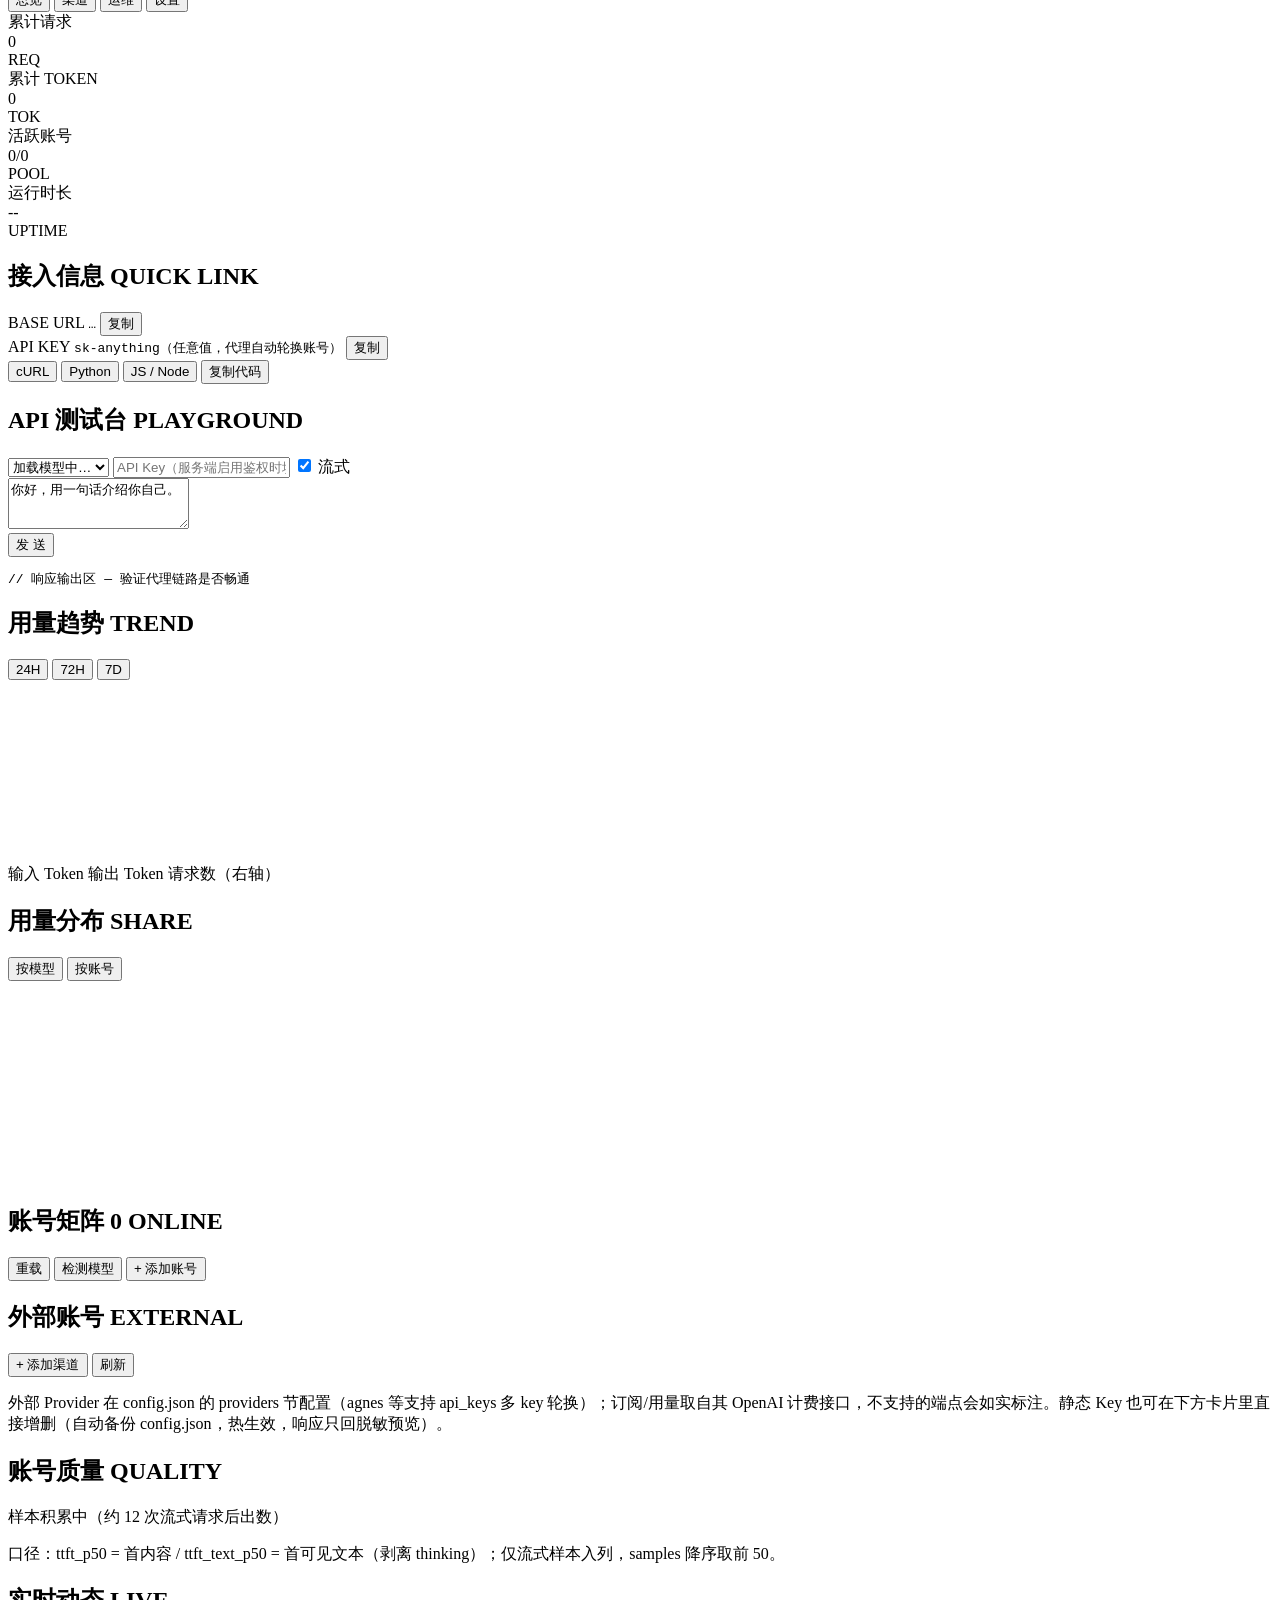
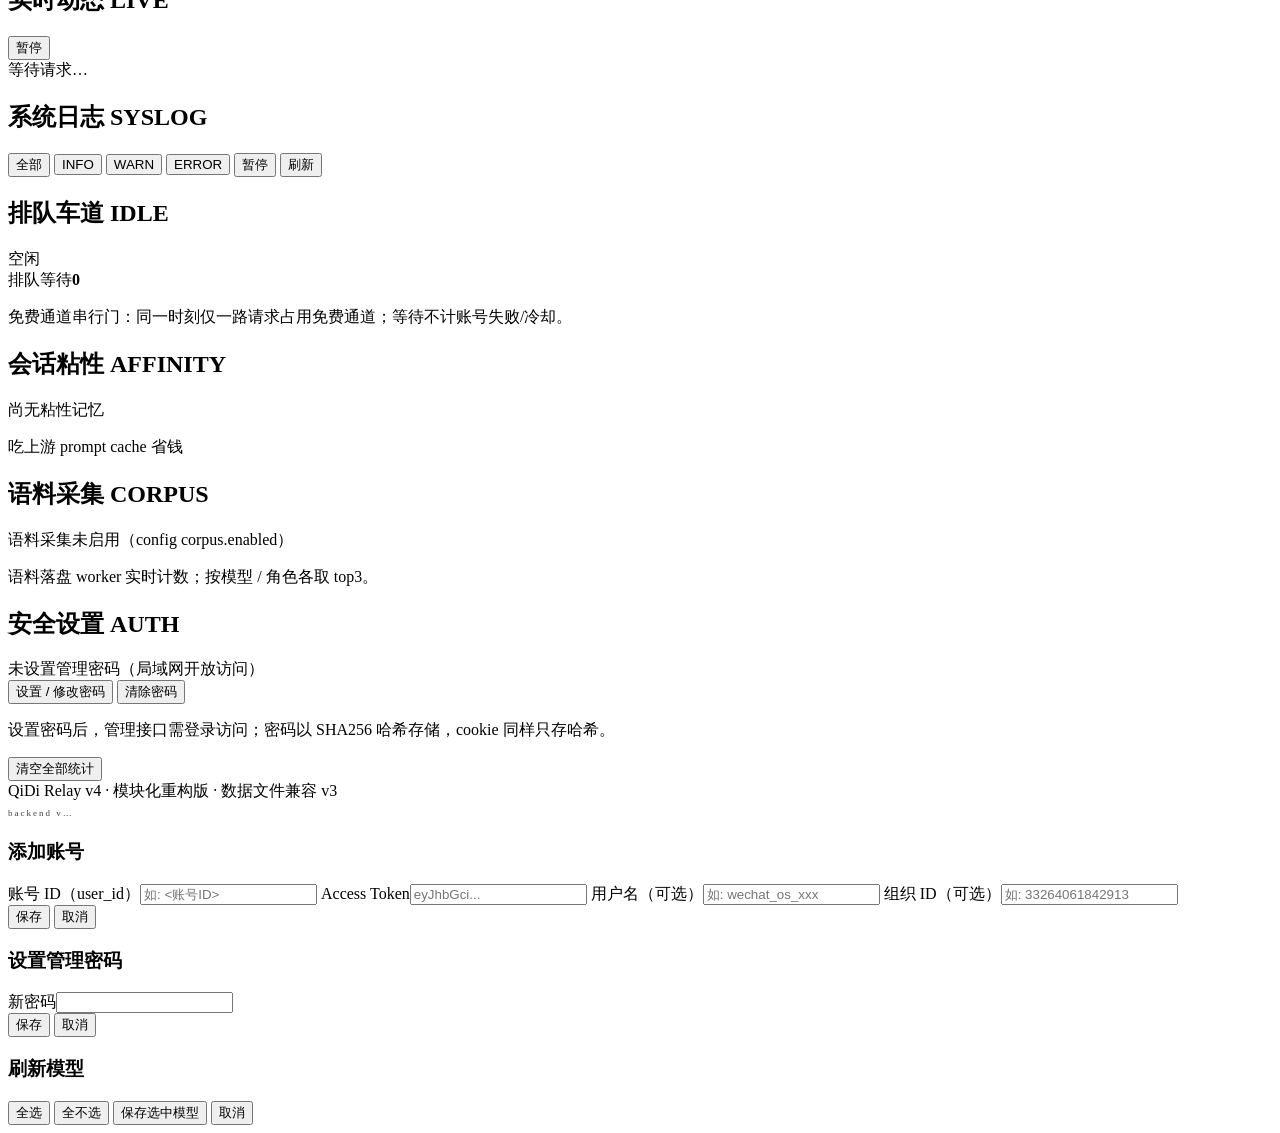
==== commit 47c7d28a: "公开栏目: /free-tokens 免费 Token 资源分享（453 绿）" ====
--- a/web/index.html
+++ b/web/index.html
@@ -26,6 +26,7 @@
     </div>
   </div>
   <div class="topbar-right">
+    <a class="btn tiny ghost" href="/free-tokens" target="_blank" rel="noopener" title="公开栏目：免费 / 低价 token 资源实测分享">🎁 免费 Token 资源分享</a>
     <div class="clock"><span id="clock">--:--:--</span><span class="clock-label">LOCAL</span></div>
     <div class="status-pill" id="status-pill">
       <span class="led" id="status-led"></span><span id="status-text">连接中…</span>
@@ -322,6 +323,7 @@
     <div class="gate-sub">请输入管理密码以解锁控制台</div>
     <input type="password" id="login-pwd" class="input" placeholder="PASSWORD" autocomplete="current-password">
     <button class="btn primary full" onclick="doLogin()">解 锁</button>
+    <a class="btn ghost full" style="display:block" href="/free-tokens" target="_blank" rel="noopener" title="公开栏目，无需登录">🎁 免费 Token 资源分享</a>
     <div class="gate-err" id="login-err"></div>
   </div>
 </div>
@@ -360,7 +362,7 @@
     <p class="hint" id="refresh-models-status"></p>
     <div class="refresh-models-list" id="refresh-models-list"></div>
     <div class="modal-btns">
-      <button class="btn tiny" onclick="selectAllRefreshedModels(true)">全选</button>
+      <button class="btn tiny" onclick="selectAllRefreshedModels(true)" title="全选上游在售模型（不含已下架）">全选</button>
       <button class="btn tiny" onclick="selectAllRefreshedModels(false)">全不选</button>
       <button class="btn primary" id="refresh-models-save" onclick="saveRefreshedModels()">保存选中模型</button>
       <button class="btn ghost" onclick="closeModal('refreshModelsModal')">取消</button>
@@ -370,6 +372,6 @@
 
 <div class="toast-zone" id="toast-zone"></div>
 
-<script src="/static/app.js?v=57"></script>
+<script src="/static/app.js?v=59"></script>
 </body>
 </html>
